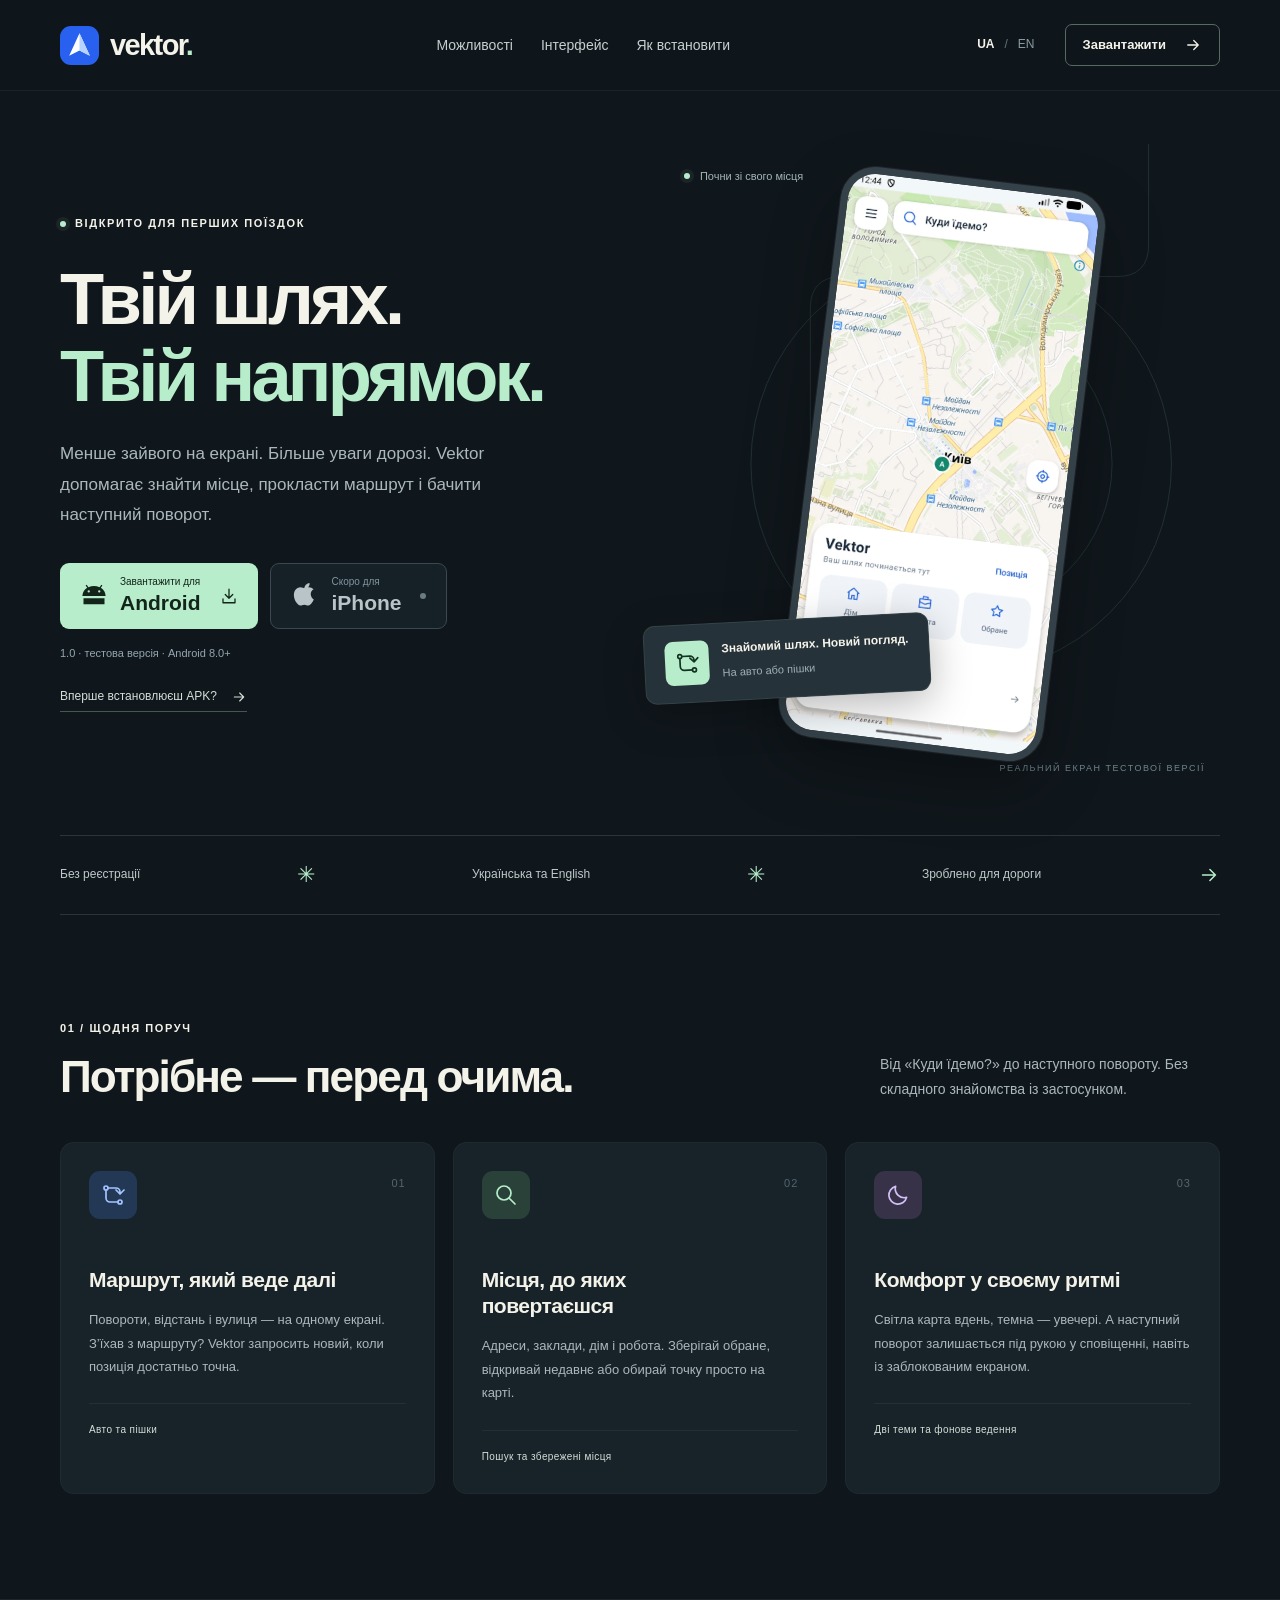
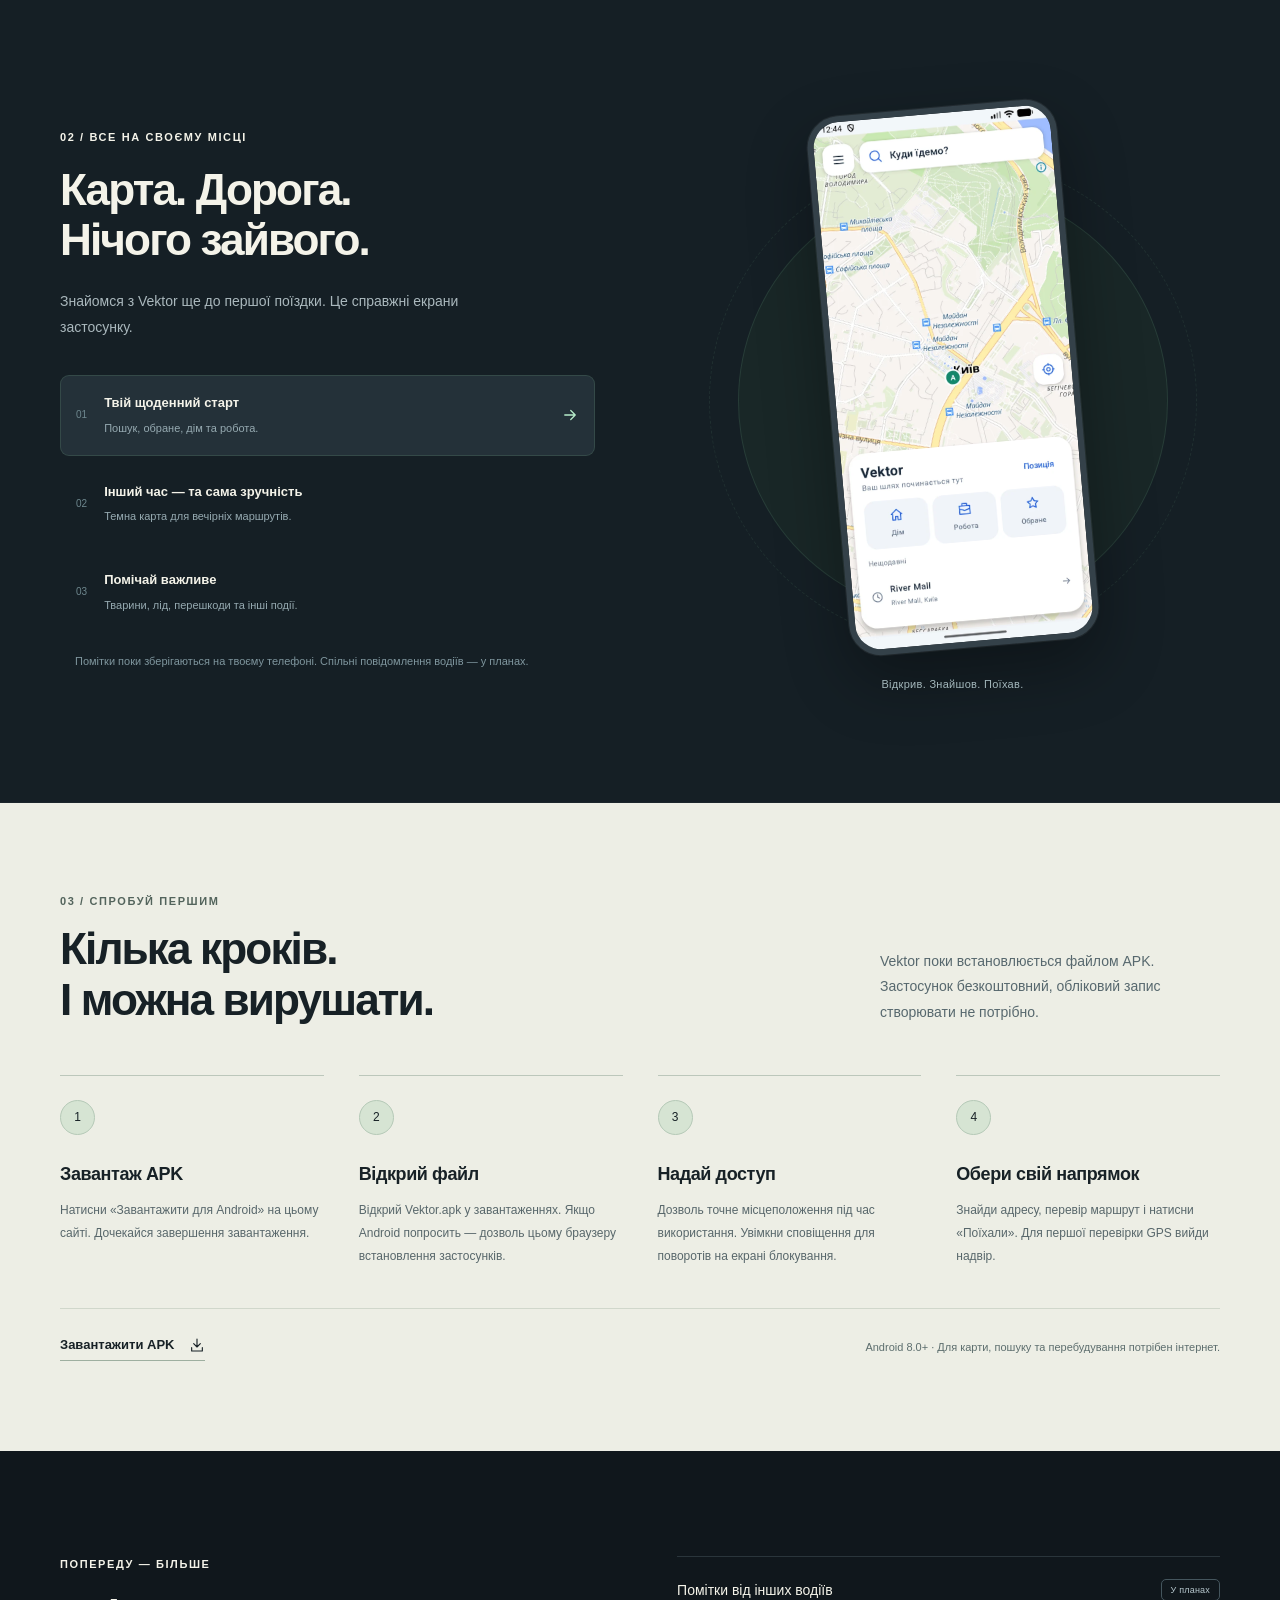
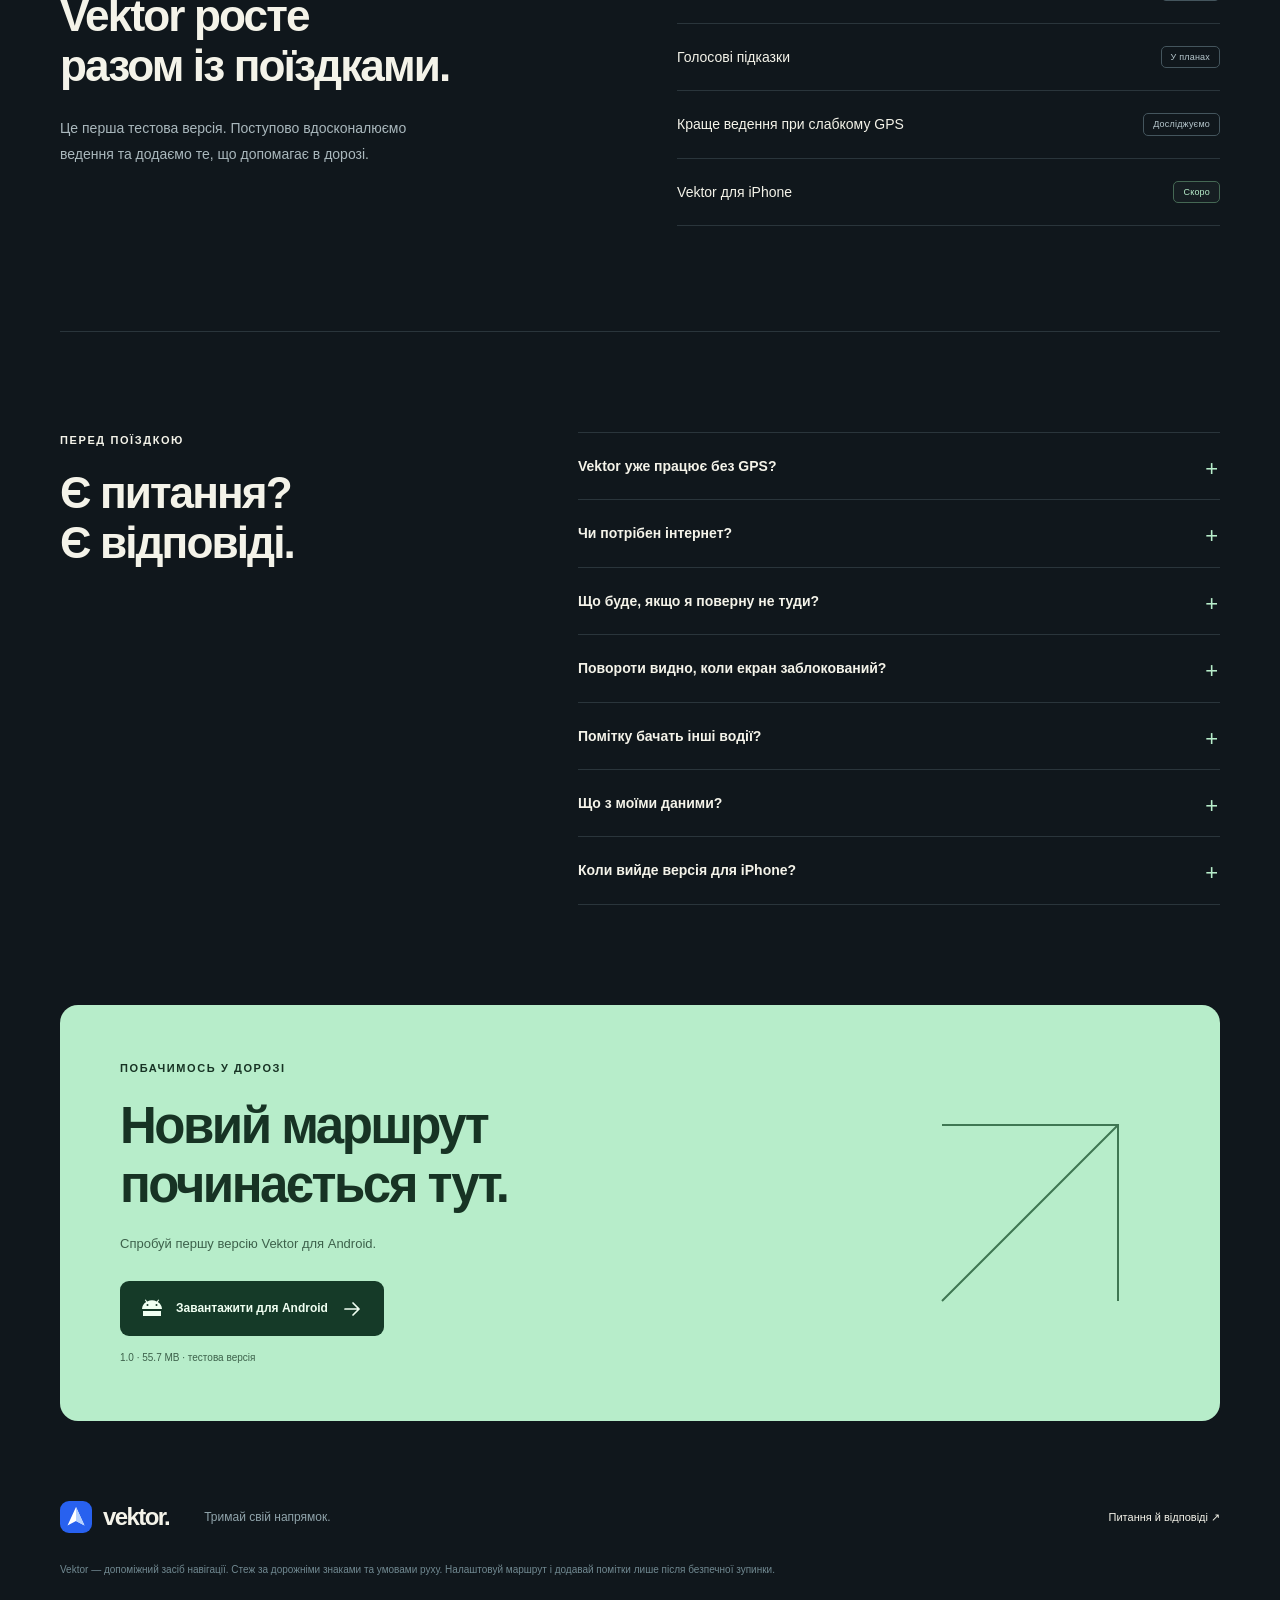
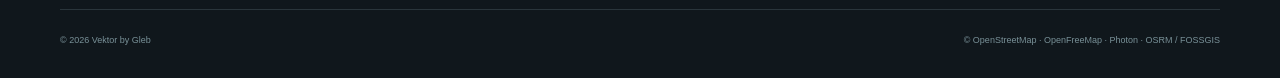
==== index.html @ b0f06b3a "Add files via upload" ====
<!doctype html>
<html lang="uk">
<head>
  <meta charset="utf-8">
  <meta name="viewport" content="width=device-width, initial-scale=1">
  <meta name="theme-color" content="#10171c">
  <meta name="description" content="Vektor — навігатор для Android. Маршрути, зрозумілі повороти, світла й темна карта. Завантажте тестову версію APK. iPhone — скоро.">
  <meta property="og:title" content="Vektor — твій напрямок">
  <meta property="og:description" content="Зрозуміла навігація, знайомі місця та дорога перед очима. Тестова версія для Android.">
  <meta property="og:type" content="website">
  <meta name="color-scheme" content="dark light">
  <title>Vektor — твій напрямок</title>
  <link rel="icon" href="assets/vektor.svg" type="image/svg+xml">
  <link rel="stylesheet" href="styles.css">
  <script src="config.js" defer></script>
  <script src="app.js" defer></script>
</head>
<body>
<a href="#main" class="skip" data-i18n="skip">Перейти до вмісту</a>
<svg class="svg-library" xmlns="http://www.w3.org/2000/svg" aria-hidden="true"><defs>
  <symbol id="arrow" viewBox="0 0 24 24"><path d="M5 12h14M13 6l6 6-6 6"/></symbol>
  <symbol id="download" viewBox="0 0 24 24"><path d="M12 3v12m-5-5 5 5 5-5M4 16v5h16v-5"/></symbol>
  <symbol id="route" viewBox="0 0 24 24"><circle cx="5" cy="5" r="2"/><circle cx="19" cy="19" r="2"/><path d="M5 7v8a4 4 0 0 0 4 4h8M7 5h8a4 4 0 0 1 4 4v2M15 7l4 4 4-4"/></symbol>
  <symbol id="search" viewBox="0 0 24 24"><circle cx="10" cy="10" r="7"/><path d="m15 15 6 6"/></symbol>
  <symbol id="moon" viewBox="0 0 24 24"><path d="M20.6 14.4A9 9 0 0 1 9.6 3.4 9 9 0 1 0 20.6 14.4Z"/></symbol>
  <symbol id="pin" viewBox="0 0 24 24"><path d="M20 10c0 6-8 12-8 12S4 16 4 10a8 8 0 1 1 16 0Z"/><circle cx="12" cy="10" r="2.5"/></symbol>
  <symbol id="android" viewBox="0 0 24 24"><path fill="currentColor" stroke="none" d="m6.2 5-1.4-2 .9-.6L7.2 4.6a10.4 10.4 0 0 1 9.6 0l1.5-2.2.9.6-1.4 2A8.9 8.9 0 0 1 22 12H2a8.9 8.9 0 0 1 4.2-7ZM7.5 7a1 1 0 1 0 0 2 1 1 0 0 0 0-2Zm9 0a1 1 0 1 0 0 2 1 1 0 0 0 0-2ZM3 14h18v5H3z"/></symbol>
  <symbol id="apple" viewBox="0 0 24 24"><path fill="currentColor" stroke="none" d="M16.6 2c.2 1.6-.5 3.2-1.4 4.2-.9 1-2.3 1.7-3.6 1.6-.2-1.5.5-3 1.4-4 .9-1 2.5-1.7 3.6-1.8ZM20.6 17.7c-.5 1.2-.8 1.8-1.5 2.8-1 1.4-2.3 3.1-3.9 3.1-1.4 0-1.8-.9-3.7-.9-1.8 0-2.3.9-3.7.9-1.6 0-2.8-1.5-3.8-2.9C1.2 16.7 1 11.7 2.8 9c1.3-1.9 3.3-3 5.2-3 1.6 0 2.7.9 4 .9 1.2 0 2-.9 4-.9 1.5 0 3.2.8 4.4 2.1-3.9 2.1-3.3 7.6.2 9.6Z" transform="translate(1 -1) scale(.9)"/></symbol>
</defs></svg>
<header class="header">
  <div class="wrap nav">
    <a class="brand" href="#" aria-label="Vektor"><img src="assets/vektor.svg" width="39" height="39" alt=""><span>vektor<span class="brand-dot">.</span></span></a>
    <nav class="nav-links" aria-label="Основна навігація" data-i18n-aria="navigation">
      <a href="#features" data-i18n="navFeatures">Можливості</a><a href="#screens" data-i18n="navScreens">Інтерфейс</a><a href="#install" data-i18n="navInstall">Як встановити</a>
    </nav>
    <div class="nav-actions"><div class="languages" role="group" aria-label="Мова / Language"><button type="button" data-lang="uk" aria-pressed="true">UA</button><span>/</span><button type="button" data-lang="en" aria-pressed="false">EN</button></div><a href="#download" class="nav-cta"><span data-i18n="navDownload">Завантажити</span><svg class="icon"><use href="#arrow"/></svg></a></div>
  </div>
</header>
<main id="main">
<section class="hero wrap">
  <div class="hero-copy">
    <p class="eyebrow"><span class="status-dot"></span><span data-i18n="earlyAccess">Відкрито для перших поїздок</span></p>
    <h1><span data-i18n="heroLine1">Твій шлях.</span><br><span class="mint" data-i18n="heroLine2">Твій напрямок.</span></h1>
    <p class="hero-lead" data-i18n="heroLead">Менше зайвого на екрані. Більше уваги дорозі. Vektor допомагає знайти місце, прокласти маршрут і бачити наступний поворот.</p>
    <div class="download-actions">
      <a class="button primary apk-link" href="downloads/vektor.apk" download="Vektor.apk"><svg class="icon platform"><use href="#android"/></svg><span><small data-i18n="downloadFor">Завантажити для</small><strong>Android</strong></span><svg class="icon download-icon"><use href="#download"/></svg></a>
      <div class="button coming" aria-label="iPhone — скоро" data-i18n-aria="iphoneSoon"><svg class="icon platform"><use href="#apple"/></svg><span><small data-i18n="comingSoon">Скоро для</small><strong>iPhone</strong></span><span class="soon-dot"></span></div>
    </div>
    <p class="release-note"><span data-version>1.0</span> <span data-i18n="releaseNote">· тестова версія · Android 8.0+</span></p>
    <a href="#install" class="text-link"><span data-i18n="installHelp">Вперше встановлюєш APK?</span><svg class="icon"><use href="#arrow"/></svg></a>
  </div>
  <div class="hero-art">
    <svg class="hero-track" viewBox="0 0 600 700" fill="none" aria-hidden="true"><circle cx="310" cy="350" r="230" stroke="currentColor"/><circle cx="310" cy="350" r="165" stroke="currentColor"/><path d="M0 590H112Q145 590 145 557V180Q145 145 180 145H480Q515 145 515 110V0" stroke="currentColor"/><path class="route-accent" d="M0 590H112Q145 590 145 557V470" stroke="#b7edca" stroke-width="3"/><circle cx="145" cy="470" r="6" fill="#b7edca"/></svg>
    <div class="orbit-label"><span class="status-dot"></span><span data-i18n="orbitLabel">Почни зі свого місця</span></div>
    <div class="phone hero-phone"><img src="assets/home.webp" alt="Головний екран Vektor з картою Києва та пошуком" data-i18n-alt="homeAlt" width="630" height="1400" fetchpriority="high"></div>
    <div class="floating-note"><span class="note-icon"><svg class="icon"><use href="#route"/></svg></span><div><strong data-i18n="floatingTitle">Знайомий шлях. Новий погляд.</strong><span data-i18n="floatingText">На авто або пішки</span></div></div>
    <span class="art-caption" data-i18n="realScreenshot">Реальний екран тестової версії</span>
  </div>
</section>
<div class="wrap intro-strip"><span data-i18n="strip1">Без реєстрації</span><span class="strip-mark">✳</span><span data-i18n="strip2">Українська та English</span><span class="strip-mark">✳</span><span data-i18n="strip3">Зроблено для дороги</span><svg class="icon"><use href="#arrow"/></svg></div>
<section class="wrap section" id="features">
  <div class="section-heading"><div><p class="eyebrow" data-i18n="featuresLabel">01 / ЩОДНЯ ПОРУЧ</p><h2 data-i18n="featuresTitle">Потрібне — перед очима.</h2></div><p data-i18n="featuresLead">Від «Куди їдемо?» до наступного повороту. Без складного знайомства із застосунком.</p></div>
  <div class="feature-grid">
    <article class="feature"><span class="feature-icon blue"><svg class="icon"><use href="#route"/></svg></span><span class="feature-number">01</span><h3 data-i18n="feature1Title">Маршрут, який веде далі</h3><p data-i18n="feature1Text">Повороти, відстань і вулиця — на одному екрані. З’їхав з маршруту? Vektor запросить новий, коли позиція достатньо точна.</p><span class="feature-foot" data-i18n="feature1Foot">Авто та пішки</span></article>
    <article class="feature"><span class="feature-icon mint-bg"><svg class="icon"><use href="#search"/></svg></span><span class="feature-number">02</span><h3 data-i18n="feature2Title">Місця, до яких повертаєшся</h3><p data-i18n="feature2Text">Адреси, заклади, дім і робота. Зберігай обране, відкривай недавнє або обирай точку просто на карті.</p><span class="feature-foot" data-i18n="feature2Foot">Пошук та збережені місця</span></article>
    <article class="feature"><span class="feature-icon lavender"><svg class="icon"><use href="#moon"/></svg></span><span class="feature-number">03</span><h3 data-i18n="feature3Title">Комфорт у своєму ритмі</h3><p data-i18n="feature3Text">Світла карта вдень, темна — увечері. А наступний поворот залишається під рукою у сповіщенні, навіть із заблокованим екраном.</p><span class="feature-foot" data-i18n="feature3Foot">Дві теми та фонове ведення</span></article>
  </div>
</section>
<section class="showcase" id="screens"><div class="wrap showcase-grid">
  <div class="showcase-copy"><p class="eyebrow" data-i18n="screensLabel">02 / ВСЕ НА СВОЄМУ МІСЦІ</p><h2 data-i18n="screensTitle">Карта. Дорога.<br>Нічого зайвого.</h2><p class="section-lead" data-i18n="screensLead">Знайомся з Vektor ще до першої поїздки. Це справжні екрани застосунку.</p>
    <div class="screen-tabs" role="tablist" aria-label="Екрани застосунку" data-i18n-aria="screensAria">
      <button type="button" id="tab-home" class="screen-tab active" role="tab" aria-selected="true" aria-controls="screen-panel" data-screen="home"><span class="tab-index">01</span><span><strong data-i18n="tabHome">Твій щоденний старт</strong><small data-i18n="tabHomeText">Пошук, обране, дім та робота.</small></span><svg class="icon"><use href="#arrow"/></svg></button>
      <button type="button" id="tab-night" class="screen-tab" role="tab" aria-selected="false" aria-controls="screen-panel" tabindex="-1" data-screen="night"><span class="tab-index">02</span><span><strong data-i18n="tabNight">Інший час — та сама зручність</strong><small data-i18n="tabNightText">Темна карта для вечірніх маршрутів.</small></span><svg class="icon"><use href="#arrow"/></svg></button>
      <button type="button" id="tab-reports" class="screen-tab" role="tab" aria-selected="false" aria-controls="screen-panel" tabindex="-1" data-screen="reports"><span class="tab-index">03</span><span><strong data-i18n="tabReports">Помічай важливе</strong><small data-i18n="tabReportsText">Тварини, лід, перешкоди та інші події.</small></span><svg class="icon"><use href="#arrow"/></svg></button>
    </div><p class="subtle-note" data-i18n="reportsNote">Помітки поки зберігаються на твоєму телефоні. Спільні повідомлення водіїв — у планах.</p>
  </div>
  <figure class="screen-stage" id="screen-panel" role="tabpanel" aria-labelledby="tab-home" tabindex="0"><span class="stage-circle"></span><div class="phone showcase-phone"><img id="screen-image" src="assets/home.webp" width="630" height="1400" alt="Головний екран Vektor" loading="lazy"></div><figcaption id="screen-caption" data-i18n="screenHomeCaption">Відкрив. Знайшов. Поїхав.</figcaption></figure>
</div></section>
<section class="install-section" id="install"><div class="wrap">
  <div class="section-heading"><div><p class="eyebrow" data-i18n="installLabel">03 / СПРОБУЙ ПЕРШИМ</p><h2 data-i18n="installTitle">Кілька кроків.<br>І можна вирушати.</h2></div><p data-i18n="installLead">Vektor поки встановлюється файлом APK. Застосунок безкоштовний, обліковий запис створювати не потрібно.</p></div>
  <ol class="steps"><li><span class="step-no">1</span><h3 data-i18n="step1Title">Завантаж APK</h3><p data-i18n="step1Text">Натисни «Завантажити для Android» на цьому сайті. Дочекайся завершення завантаження.</p></li><li><span class="step-no">2</span><h3 data-i18n="step2Title">Відкрий файл</h3><p data-i18n="step2Text">Відкрий Vektor.apk у завантаженнях. Якщо Android попросить — дозволь цьому браузеру встановлення застосунків.</p></li><li><span class="step-no">3</span><h3 data-i18n="step3Title">Надай доступ</h3><p data-i18n="step3Text">Дозволь точне місцеположення під час використання. Увімкни сповіщення для поворотів на екрані блокування.</p></li><li><span class="step-no">4</span><h3 data-i18n="step4Title">Обери свій напрямок</h3><p data-i18n="step4Text">Знайди адресу, перевір маршрут і натисни «Поїхали». Для першої перевірки GPS вийди надвір.</p></li></ol>
  <div class="install-bottom"><a class="text-link dark-link apk-link" href="downloads/vektor.apk" download="Vektor.apk"><span data-i18n="downloadApk">Завантажити APK</span><svg class="icon"><use href="#download"/></svg></a><p data-i18n="installNote">Android 8.0+ · Для карти, пошуку та перебудування потрібен інтернет.</p></div>
</div></section>
<section class="wrap section roadmap" id="next"><div><p class="eyebrow" data-i18n="nextLabel">ПОПЕРЕДУ — БІЛЬШЕ</p><h2 data-i18n="nextTitle">Vektor росте<br>разом із поїздками.</h2><p class="section-lead" data-i18n="nextLead">Це перша тестова версія. Поступово вдосконалюємо ведення та додаємо те, що допомагає в дорозі.</p></div><div class="roadmap-list"><div><span data-i18n="next1">Помітки від інших водіїв</span><span class="tag" data-i18n="planned">У планах</span></div><div><span data-i18n="next2">Голосові підказки</span><span class="tag" data-i18n="planned">У планах</span></div><div><span data-i18n="next3">Краще ведення при слабкому GPS</span><span class="tag" data-i18n="research">Досліджуємо</span></div><div><span>Vektor <span data-i18n="forIphone">для iPhone</span></span><span class="tag mint-tag" data-i18n="soon">Скоро</span></div></div></section>
<section class="wrap faq-section" id="faq"><div><p class="eyebrow" data-i18n="faqLabel">ПЕРЕД ПОЇЗДКОЮ</p><h2 data-i18n="faqTitle">Є питання?<br>Є відповіді.</h2></div><div class="faq-list">
<details><summary data-i18n="faq1q">Vektor уже працює без GPS?</summary><p data-i18n="faq1a">Поки ні. Поточна версія використовує позицію, яку надає Android: GPS або мережеві джерела. Якщо точності недостатньо, Vektor повідомляє про це. Ведення за датчиками без GPS ще розробляється й не входить до цієї версії.</p></details>
<details><summary data-i18n="faq2q">Чи потрібен інтернет?</summary><p data-i18n="faq2a">Так. Поточній версії потрібен інтернет для завантаження карти, пошуку адрес і побудови або перебудування маршруту. Повноцінні офлайн-карти поки не додані.</p></details>
<details><summary data-i18n="faq3q">Що буде, якщо я поверну не туди?</summary><p data-i18n="faq3a">За наявності інтернету Vektor автоматично запитує новий маршрут після підтвердженого відхилення. Для цього потрібні кілька свіжих і достатньо точних позицій, щоб звичайна похибка GPS не спричиняла зайві перебудування.</p></details>
<details><summary data-i18n="faq4q">Повороти видно, коли екран заблокований?</summary><p data-i18n="faq4a">Під час активної поїздки Vektor показує наступний поворот, відстань і вулицю в постійному сповіщенні. Дозволь сповіщення та показ їхнього вмісту на екрані блокування в налаштуваннях телефона.</p></details>
<details><summary data-i18n="faq5q">Помітку бачать інші водії?</summary><p data-i18n="faq5a">Поки помітки локальні — їх видно лише на телефоні, де вони створені. Обмін між водіями та попередження про події попереду плануємо додати окремо.</p></details>
<details><summary data-i18n="faq6q">Що з моїми даними?</summary><p data-i18n="faq6a">Цей сайт не використовує аналітику, рекламні трекери чи форми реєстрації. Мова сайту зберігається лише у браузері. Збережені місця й помітки застосунку залишаються на телефоні; координати та пошукові запити, потрібні для роботи карти, пошуку й маршрутів, передаються відповідним картографічним сервісам. GitHub як хостинг може вести технічні журнали запитів.</p></details>
<details><summary data-i18n="faq7q">Коли вийде версія для iPhone?</summary><p data-i18n="faq7a">Версія для iPhone запланована. Точної дати поки немає. Тут з’явиться посилання на встановлення, коли вона буде готова.</p></details>
</div></section>
<section class="wrap final-section" id="download"><div class="final-cta"><div><p class="eyebrow" data-i18n="downloadLabel">ПОБАЧИМОСЬ У ДОРОЗІ</p><h2 data-i18n="downloadTitle">Новий маршрут<br>починається тут.</h2><p data-i18n="downloadLead">Спробуй першу версію Vektor для Android.</p><a class="button primary apk-link" href="downloads/vektor.apk" download="Vektor.apk"><svg class="icon platform"><use href="#android"/></svg><span data-i18n="downloadAndroid">Завантажити для Android</span><svg class="icon"><use href="#arrow"/></svg></a><p class="final-meta"><span data-version>1.0</span> · <span data-apk-size>55.7 MB</span> · <span data-i18n="beta">тестова версія</span></p></div><svg class="giant-arrow" viewBox="0 0 260 260" aria-hidden="true"><path d="M42 218 218 42M42 42h176v176"/></svg></div></section>
</main>
<footer class="wrap footer"><div class="footer-top"><a class="brand" href="#"><img src="assets/vektor.svg" alt="" width="32" height="32"><span>vektor.</span></a><p data-i18n="footerMotto">Тримай свій напрямок.</p><a href="#faq" data-i18n="footerQuestions">Питання й відповіді ↗</a></div><p class="footer-safety" data-i18n="safety">Vektor — допоміжний засіб навігації. Стеж за дорожніми знаками та умовами руху. Налаштовуй маршрут і додавай помітки лише після безпечної зупинки.</p><div class="footer-bottom"><span>© <span data-year>2026</span> Vektor by Gleb</span><span><a href="https://www.openstreetmap.org/copyright" target="_blank" rel="noopener">© OpenStreetMap</a> · <a href="https://openfreemap.org/" target="_blank" rel="noopener">OpenFreeMap</a> · Photon · OSRM / FOSSGIS</span></div></footer>
<noscript><p class="noscript">Українська версія працює без JavaScript. <a href="downloads/vektor.apk" download="Vektor.apk">Завантажити Vektor APK</a>.</p></noscript>
</body></html>
---- styles.css ----
@charset "UTF-8";
:root{--bg:#10171c;--panel:#182229;--line:#2a353b;--text:#f4f3e9;--muted:#aab8bd;--mint:#b7edca;--blue:#2861ef;--font:"Segoe UI Variable","Segoe UI",Arial,sans-serif;color-scheme:dark}
*{box-sizing:border-box}html{scroll-behavior:smooth;scroll-padding-top:90px}body{margin:0;background:var(--bg);color:var(--text);font-family:var(--font);font-size:16px;line-height:1.6;-webkit-font-smoothing:antialiased}a{color:inherit;text-decoration:none}button{font:inherit;cursor:pointer}button,a{-webkit-tap-highlight-color:transparent}button:focus-visible,a:focus-visible,summary:focus-visible,[tabindex]:focus-visible{outline:3px solid var(--mint);outline-offset:5px}img{display:block;max-width:100%;height:auto}svg{display:block}p,h1,h2,h3,figure{margin:0}button{color:inherit}::selection{background:var(--mint);color:var(--bg)}.wrap{width:min(1160px,calc(100% - 80px));margin-inline:auto}.icon{width:24px;height:24px;fill:none;stroke:currentColor;stroke-width:1.7;stroke-linecap:round;stroke-linejoin:round;flex-shrink:0}.svg-library{position:absolute;width:0;height:0;overflow:hidden}.skip{position:fixed;top:8px;left:12px;transform:translateY(-150%);background:var(--mint);padding:10px 20px;color:var(--bg);z-index:100}.skip:focus{transform:none}.header{border-bottom:1px solid #ffffff0e;background:#10171cf5;position:sticky;top:0;z-index:20;backdrop-filter:blur(14px)}.nav{height:90px;display:flex;align-items:center;justify-content:space-between;gap:25px}.brand{display:inline-flex;align-items:center;gap:11px;font-size:29px;font-weight:700;letter-spacing:-1.6px;line-height:1}.brand-dot{color:var(--mint)}.nav-links{display:flex;gap:28px;font-size:14px;color:#c5cfd0}.nav-links a:hover,.footer a:hover{color:var(--mint)}.nav-actions{display:flex;align-items:center;gap:27px}.languages{display:flex;align-items:center;gap:7px;font-size:12px;color:#64757e}.languages button{border:0;background:none;padding:11px 3px;font-size:12px;min-height:44px;color:#8b9ba3}.languages button[aria-pressed=true]{color:var(--text);font-weight:700}.nav-cta{display:flex;align-items:center;gap:18px;border:1px solid #586963;border-radius:7px;padding:10px 17px;font-size:13px;font-weight:600}.nav-cta .icon{width:18px;height:18px}.nav-cta:hover{background:var(--mint);color:var(--bg);border-color:var(--mint)}.hero{display:grid;grid-template-columns:1.05fr 1fr;min-height:744px;align-items:center;gap:20px;padding-block:45px 44px}.eyebrow{font-size:11px;letter-spacing:1.6px;font-weight:650;line-height:1.6;display:flex;align-items:center;gap:9px;text-transform:uppercase}.status-dot{width:6px;height:6px;border-radius:100%;background:var(--mint);box-shadow:0 0 0 4px #b7edca10;display:inline-block;flex-shrink:0}.hero h1{font-size:clamp(50px,5.65vw,75px);font-weight:650;line-height:1.065;letter-spacing:-3.8px;margin-top:28px;margin-bottom:24px}.mint{color:var(--mint)}.hero-lead{font-size:17px;line-height:1.8;color:var(--muted);max-width:450px}.download-actions{display:flex;gap:12px;margin-top:32px;flex-wrap:wrap}.button{display:inline-flex;align-items:center;justify-content:center;gap:12px;min-height:66px;border-radius:9px;padding:12px 20px;line-height:1.15;transition:background .2s,transform .2s}.button.primary{background:var(--mint);color:#13241a;font-weight:650}.button.primary:hover{background:#d0f7dc;transform:translateY(-2px)}.button small{display:block;font-size:10px;font-weight:500;margin-bottom:4px}.button strong{font-size:21px;font-weight:650}.platform{width:28px;height:28px}.download-icon{width:18px;height:18px;margin-left:8px}.coming{border:1px solid #3b484f;background:#152027;color:#b9c4c8;gap:12px;min-width:145px}.coming small{color:#82959d}.soon-dot{width:6px;height:6px;border-radius:50%;background:#6c7b82;margin-left:6px}.release-note{font-size:11px;color:#94a6af;margin-top:16px}.text-link{display:inline-flex;align-items:center;gap:14px;font-size:12px;border-bottom:1px solid #465650;padding-bottom:4px}.text-link .icon{width:16px;height:16px}.hero .text-link{margin-top:25px;color:#d4ded8}.hero-art{height:640px;position:relative;display:flex;align-items:center;justify-content:center}.hero-track{position:absolute;width:calc(100% + 60px);height:100%;left:-20px;color:#293b3d;opacity:.8}.phone{border:7px solid #344149;outline:1px solid #ffffff10;background:#0c1319;border-radius:35px;overflow:hidden;box-shadow:0 26px 65px #0005;position:relative;line-height:0}.phone img{width:100%;height:auto;display:block}.hero-phone{width:266px;transform:rotate(7deg);z-index:2}.orbit-label{position:absolute;top:24px;left:20px;color:#a2b4b9;font-size:11px;display:flex;gap:10px;align-items:center}.floating-note{position:absolute;bottom:86px;left:-20px;z-index:3;display:flex;align-items:center;gap:13px;padding:16px 20px;background:#263239;border:1px solid #4f666655;border-radius:12px;box-shadow:0 12px 40px #0004;transform:rotate(-3deg)}.note-icon{background:#b7edca;color:#133421;border-radius:8px;padding:10px}.floating-note strong{display:block;font-size:12px;font-weight:650}.floating-note div>span{font-size:11px;color:#9fb0b5}.art-caption{position:absolute;bottom:8px;right:15px;font-size:9px;text-transform:uppercase;letter-spacing:1.5px;color:#6e858c}.intro-strip{border-top:1px solid var(--line);border-bottom:1px solid var(--line);display:flex;align-items:center;justify-content:space-between;gap:22px;min-height:80px;font-size:12px;color:#becaca}.strip-mark{color:var(--mint);font-size:22px}.intro-strip>.icon{color:var(--mint);width:22px}.section{padding-block:105px}.section-heading{display:flex;justify-content:space-between;align-items:flex-end;gap:40px;margin-bottom:40px}.section-heading>p{max-width:340px;font-size:14px;line-height:1.8;color:var(--muted)}h2{font-size:clamp(33px,3.45vw,46px);line-height:1.14;font-weight:600;letter-spacing:-1.9px}.section-heading h2{margin-top:14px}.feature-grid{display:grid;grid-template-columns:repeat(3,1fr);gap:18px}.feature{padding:28px;background:var(--panel);border-radius:14px;position:relative;border:1px solid #ffffff08}.feature-icon{display:inline-flex;padding:12px;border-radius:11px;margin-bottom:48px}.blue{color:#a4c3ff;background:#223855}.mint-bg{color:var(--mint);background:#294139}.lavender{color:#d1c0f4;background:#383249}.feature-number{position:absolute;right:28px;top:32px;color:#53656e;font-size:11px;letter-spacing:1px}.feature h3{font-size:21px;font-weight:600;line-height:1.25;letter-spacing:-.5px;margin-bottom:15px;max-width:260px}.feature p{font-size:13px;line-height:1.8;color:var(--muted)}.feature-foot{display:block;border-top:1px solid #ffffff0e;margin-top:25px;padding-top:18px;font-size:10px;color:#d3ded8;letter-spacing:.4px}.showcase{background:#151f25;border-block:1px solid #ffffff08;overflow:hidden}.showcase-grid{display:grid;grid-template-columns:1fr 1fr;gap:90px;align-items:center;padding-block:76px}.showcase h2{margin:18px 0 24px}.section-lead{color:var(--muted);font-size:14px;line-height:1.85;max-width:400px}.screen-tabs{margin-top:34px;display:grid;gap:8px}.screen-tab{width:100%;border:1px solid transparent;background:transparent;display:flex;gap:17px;align-items:center;text-align:left;border-radius:9px;padding:17px 15px;transition:background .2s}.screen-tab.active{background:#243139;border-color:#45625880}.screen-tab:hover{background:#202d33}.screen-tab>span:nth-child(2){flex:1}.screen-tab .tab-index{font-size:10px;color:#6e878e}.screen-tab strong{font-size:13px;font-weight:600;display:block}.screen-tab small{font-size:11px;color:#96aab1;display:block;margin-top:6px}.screen-tab .icon{width:18px;height:18px;color:var(--mint);opacity:0}.screen-tab.active .icon{opacity:1}.subtle-note{font-size:11px;color:#7f969e;line-height:1.8;margin:20px 15px 0}.screen-stage{position:relative;display:flex;flex-direction:column;align-items:center;min-height:650px;justify-content:center}.stage-circle{position:absolute;width:430px;height:430px;border:1px solid #36534880;border-radius:100%;background:#22392f55}.stage-circle:before{content:"";position:absolute;inset:-30px;border:1px dashed #36534855;border-radius:inherit}.showcase-phone{width:250px;border-width:6px;border-radius:32px;transform:rotate(-5deg);transition:transform .25s}.screen-stage figcaption{z-index:1;text-align:center;font-size:11px;color:#a3b7bb;margin-top:28px;letter-spacing:.3px}.install-section{background:#edeee5;color:#172126;padding-block:90px;color-scheme:light}.install-section .section-heading>p{color:#57686e}.install-section .eyebrow{color:#53645c}.steps{padding:0;margin:50px 0 0;list-style:none;display:grid;grid-template-columns:repeat(4,1fr);gap:35px}.steps li{border-top:1px solid #bcc7bb;padding-top:24px}.step-no{display:flex;align-items:center;justify-content:center;width:35px;height:35px;background:#d6e4d3;border:1px solid #b5c9b7;border-radius:50%;font-size:12px;margin-bottom:28px}.steps h3{font-size:18px;font-weight:650;line-height:1.25;margin-bottom:14px;letter-spacing:-.4px}.steps p{font-size:12px;color:#58676b;line-height:1.9}.install-bottom{border-top:1px solid #d0d7cb;margin-top:40px;padding-top:26px;display:flex;align-items:center;justify-content:space-between;gap:24px}.install-bottom p{font-size:11px;color:#5d6e6e}.dark-link{border-color:#9eafa0;font-weight:650;font-size:13px}.install-section a:focus-visible{outline-color:#2861ef}.roadmap{display:grid;grid-template-columns:1fr 1.05fr;gap:100px;border-bottom:1px solid var(--line)}.roadmap h2{margin-block:18px 24px}.roadmap-list{align-self:center}.roadmap-list>div{display:flex;justify-content:space-between;align-items:center;gap:20px;padding:22px 0;border-bottom:1px solid var(--line);font-size:14px}.roadmap-list>div:first-child{border-top:1px solid var(--line)}.tag{white-space:nowrap;border:1px solid #44555d;border-radius:5px;padding:3px 9px;font-size:9px;color:#b6c7cd;letter-spacing:.2px}.mint-tag{color:var(--mint);border-color:#456854;background:#b7edca08}.faq-section{padding-block:100px;display:grid;grid-template-columns:.8fr 1.2fr;gap:90px}.faq-section h2{margin-top:18px}.faq-list details{border-bottom:1px solid var(--line)}.faq-list details:first-child{border-top:1px solid var(--line)}summary{cursor:pointer;padding:22px 28px 22px 0;font-size:14px;font-weight:550;position:relative;list-style:none}summary::-webkit-details-marker{display:none}summary:after{content:"+";position:absolute;right:2px;top:18px;font-size:22px;font-weight:300;color:var(--mint)}details[open] summary:after{content:"−"}.faq-list details p{font-size:12px;color:var(--muted);line-height:1.95;padding-bottom:25px;padding-right:20px}.final-section{padding-bottom:80px}.final-cta{background:var(--mint);color:#173324;border-radius:18px;padding:55px 60px;display:flex;justify-content:space-between;align-items:center;gap:30px;overflow:hidden;position:relative}.final-cta h2{margin:20px 0;font-size:51px;letter-spacing:-2.5px}.final-cta p:not(.eyebrow){font-size:13px;color:#3d614b}.final-cta .button.primary{margin-top:27px;background:#153a28;color:#f0fff2;font-size:12px;min-height:55px;position:relative;z-index:1}.final-cta .button.primary:hover{background:#205436}.final-cta .button .platform{width:24px;height:24px}.final-cta .final-meta{margin-top:14px;font-size:10px!important}.giant-arrow{width:260px;height:260px;stroke:#3f7753;stroke-width:2;fill:none;flex-shrink:0}.footer{padding-bottom:30px}.footer-top{display:flex;align-items:center;gap:35px;margin-bottom:27px}.footer-top .brand{font-size:24px}.footer-top p{color:#90a4ab;font-size:12px;flex:1}.footer-top>a:last-child{font-size:11px}.footer-safety{color:#718991;font-size:10px;line-height:1.9;max-width:740px}.footer-bottom{border-top:1px solid var(--line);padding-top:23px;margin-top:30px;display:flex;justify-content:space-between;gap:20px;color:#799198;font-size:9px}.noscript{text-align:center;font-size:13px;padding:15px;background:#223c32}.noscript a{text-decoration:underline}
@media(min-width:1500px){.hero{min-height:790px}.hero-art{height:680px}.hero-phone{width:280px}}
@media(max-width:1100px){.wrap{width:calc(100% - 56px)}.nav-links{gap:18px;font-size:12px}.nav-actions{gap:17px}.hero h1{font-size:58px;letter-spacing:-3px}.hero{gap:10px}.hero-phone{width:240px}.floating-note{left:-10px;bottom:105px;padding:13px}.floating-note strong{font-size:11px}.hero-art{height:620px}.feature{padding:23px}.showcase-grid{gap:35px}.roadmap{gap:50px}.faq-section{gap:50px}.steps{gap:23px}.final-cta{padding:45px}.final-cta h2{font-size:45px}.giant-arrow{width:220px}}
@media(max-width:800px){.nav-links{display:none}.hero{grid-template-columns:1fr 1fr;min-height:660px}.hero h1{font-size:46px;letter-spacing:-2.2px}.hero-lead{font-size:14px}.hero-art{height:570px}.hero-phone{width:210px}.hero-copy{position:relative;z-index:4}.button{padding:12px 14px;min-height:61px}.hero .download-actions{gap:9px}.coming{min-width:133px}.floating-note{bottom:75px;left:0}.floating-note strong{max-width:155px}.orbit-label{left:10px;top:20px;font-size:9px}.intro-strip{font-size:10px;gap:15px}.section{padding-block:75px}.section-heading{gap:30px}.section-heading>p{max-width:270px;font-size:12px}h2{font-size:34px;letter-spacing:-1.5px}.feature-grid{gap:12px}.feature{padding:20px}.feature h3{font-size:18px}.feature p{font-size:12px}.feature-icon{margin-bottom:32px}.feature-foot{font-size:9px}.feature-number{right:18px;top:26px}.showcase-grid{gap:25px}.showcase-phone{width:220px}.screen-stage{min-height:580px}.screen-tabs{margin-top:23px}.screen-tab{padding:14px 10px;gap:12px}.screen-tab strong{font-size:12px}.screen-tab small{font-size:10px}.stage-circle{width:310px;height:310px}.steps{grid-template-columns:1fr 1fr;gap:28px}.roadmap{gap:35px}.roadmap-list>div{font-size:12px;gap:12px}.faq-section{grid-template-columns:.65fr 1fr;gap:35px;padding-block:75px}.final-cta{padding:36px}.giant-arrow{width:150px;height:180px}.final-cta h2{font-size:38px}}
@media(max-width:600px){.wrap{width:calc(100% - 40px)}.nav{height:74px;gap:10px}.brand{font-size:25px;gap:8px}.brand img{width:34px;height:34px}.nav-actions{gap:15px}.nav-cta{padding:9px 12px;gap:9px;font-size:10px}.nav-cta .icon{width:15px}.languages{gap:5px}.languages button{font-size:11px}.hero{grid-template-columns:1fr;padding-top:45px;padding-bottom:24px;gap:0}.hero h1{font-size:clamp(40px,9.3vw,58px);letter-spacing:-2.4px;margin-top:23px}.hero-lead{font-size:14px;max-width:420px;line-height:1.8}.hero .eyebrow{font-size:9px;letter-spacing:1.3px}.download-actions{margin-top:26px}.button{padding:13px 17px;min-height:64px}.hero .download-actions{gap:12px}.hero .coming{min-width:143px}.hero .button.primary{flex:1;max-width:220px}.hero .button strong{font-size:20px}.hero .text-link{margin-top:20px}.hero-art{height:620px;margin-top:22px;overflow:hidden}.hero-phone{width:237px;transform:rotate(7deg)}.hero-track{width:120%;left:-10%}.orbit-label{top:30px;left:0;font-size:10px}.floating-note{left:2px;bottom:60px;padding:13px 16px}.floating-note strong{max-width:none;font-size:11px}.note-icon{padding:9px}.art-caption{bottom:8px;right:4px;font-size:8px;letter-spacing:1px}.intro-strip{display:grid;grid-template-columns:1fr auto 1fr;gap:16px 10px;padding-block:20px;font-size:10px;min-height:100px}.intro-strip span:nth-child(4){display:none}.intro-strip span:nth-child(5){grid-column:1/3}.intro-strip>.icon{justify-self:end;width:19px}.strip-mark{justify-self:center}.section{padding-block:65px}.section-heading{display:block;margin-bottom:28px}.section-heading>p{max-width:100%;margin-top:21px;font-size:13px}h2{font-size:34px;letter-spacing:-1.5px}.eyebrow{font-size:9px;letter-spacing:1.3px}.feature-grid{grid-template-columns:1fr;gap:14px}.feature{padding:25px}.feature h3{font-size:23px;max-width:300px}.feature p{font-size:13px}.feature-icon{margin-bottom:30px}.feature-foot{font-size:10px;margin-top:22px;padding-top:16px}.feature-number{right:26px;top:32px}.showcase-grid{grid-template-columns:1fr;gap:20px;padding-block:60px 40px}.showcase h2{font-size:38px}.section-lead{font-size:13px;max-width:100%}.screen-tabs{margin-top:26px}.screen-tab{padding:17px 14px}.screen-tab strong{font-size:13px}.screen-tab small{font-size:11px}.subtle-note{font-size:10px}.screen-stage{min-height:650px;margin-top:2px}.showcase-phone{width:250px;transform:rotate(-4deg)}.stage-circle{width:310px;height:310px}.install-section{padding-block:60px}.steps{margin-top:30px;gap:25px 22px}.step-no{margin-bottom:20px}.steps h3{font-size:17px}.steps p{font-size:11px;line-height:1.85}.install-bottom{align-items:flex-start;flex-direction:column;gap:17px}.install-bottom p{font-size:10px}.roadmap{grid-template-columns:1fr;gap:28px}.roadmap h2{font-size:36px}.roadmap-list>div{font-size:12px;padding:20px 0}.tag{font-size:8px;padding:4px 7px}.faq-section{grid-template-columns:1fr;gap:30px;padding-block:60px}.faq-section h2 br{display:none}summary{font-size:13px;padding-block:21px}.faq-list details p{font-size:12px}.final-section{padding-bottom:50px}.final-cta{padding:30px 25px;border-radius:12px;display:block}.final-cta h2{font-size:36px;letter-spacing:-1.8px;position:relative;z-index:1}.final-cta p:not(.eyebrow){max-width:240px;font-size:12px}.final-cta .button.primary{font-size:11px;padding-inline:14px;gap:9px}.final-cta .eyebrow{font-size:8px}.giant-arrow{position:absolute;right:-30px;top:15px;width:120px;height:120px;opacity:.23;stroke-width:2}.footer-top{gap:20px;flex-wrap:wrap;margin-bottom:22px}.footer-top p{font-size:11px;flex:initial}.footer-top>a:last-child{width:100%;font-size:10px}.footer-safety{font-size:9px}.footer-bottom{font-size:8px;flex-direction:column;gap:10px}.footer{padding-bottom:25px}}
@media(max-width:360px){.nav-cta{display:none}.hero .download-actions{gap:8px}.hero .coming{min-width:125px}.button{padding-inline:12px}.hero h1{font-size:38px}.hero-phone{width:215px}.hero-art{height:570px}.screen-stage{min-height:590px}.showcase-phone{width:225px}.steps{grid-template-columns:1fr}.steps p{font-size:12px}}
@media(prefers-reduced-motion:reduce){html{scroll-behavior:auto}*,*:before,*:after{transition:none!important;animation:none!important}.button.primary:hover{transform:none}}
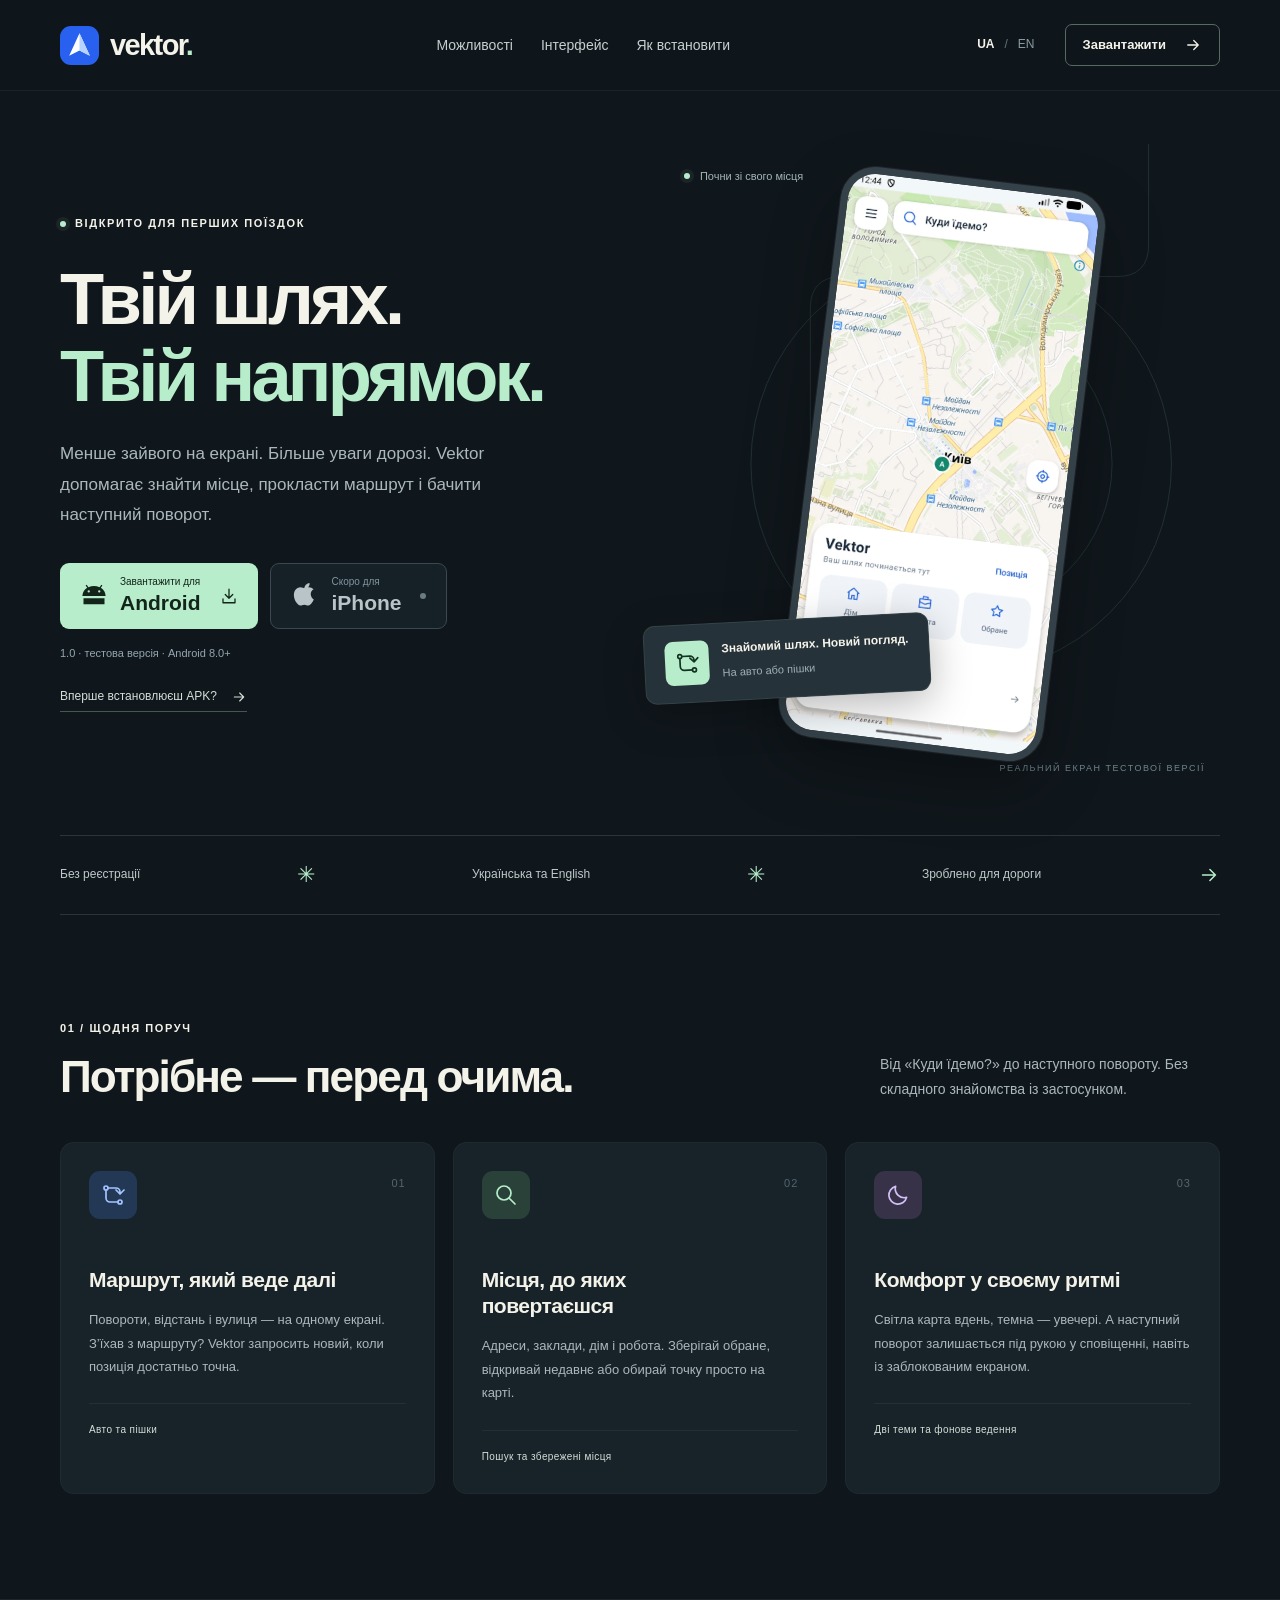
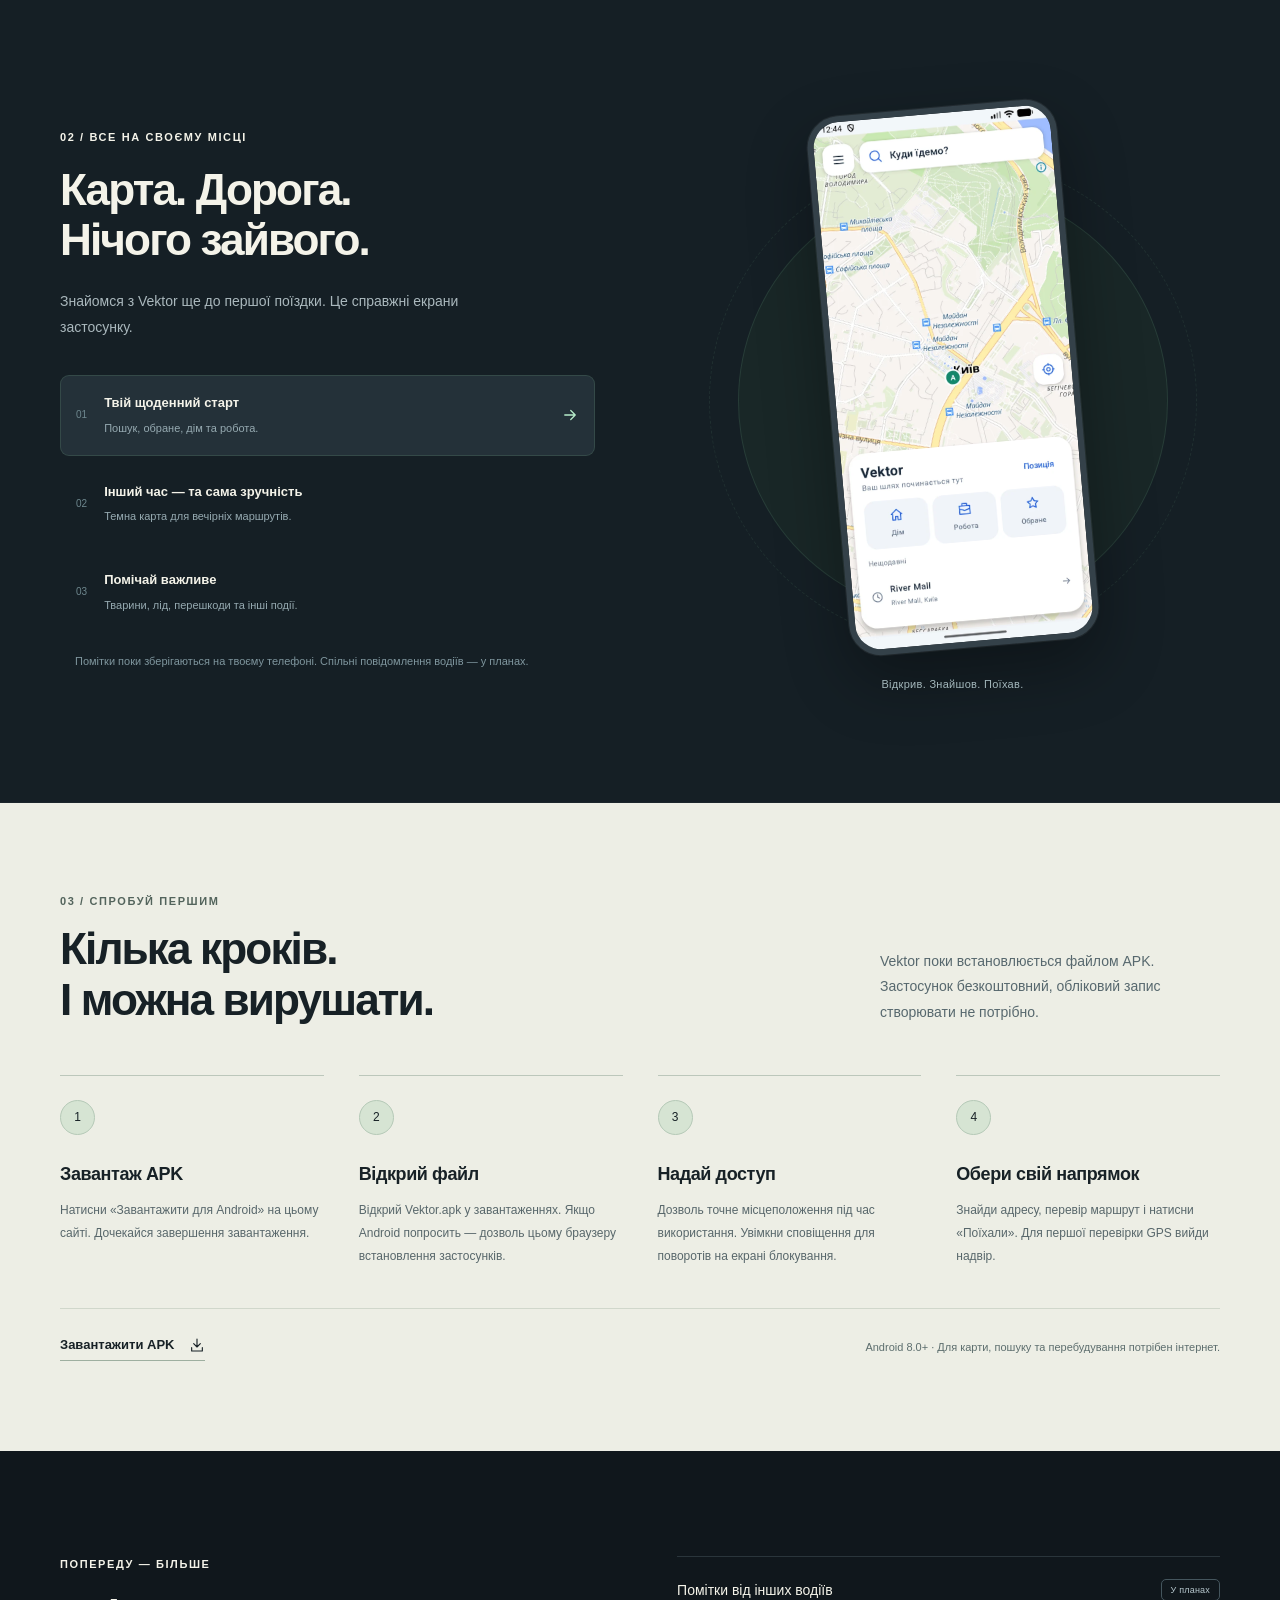
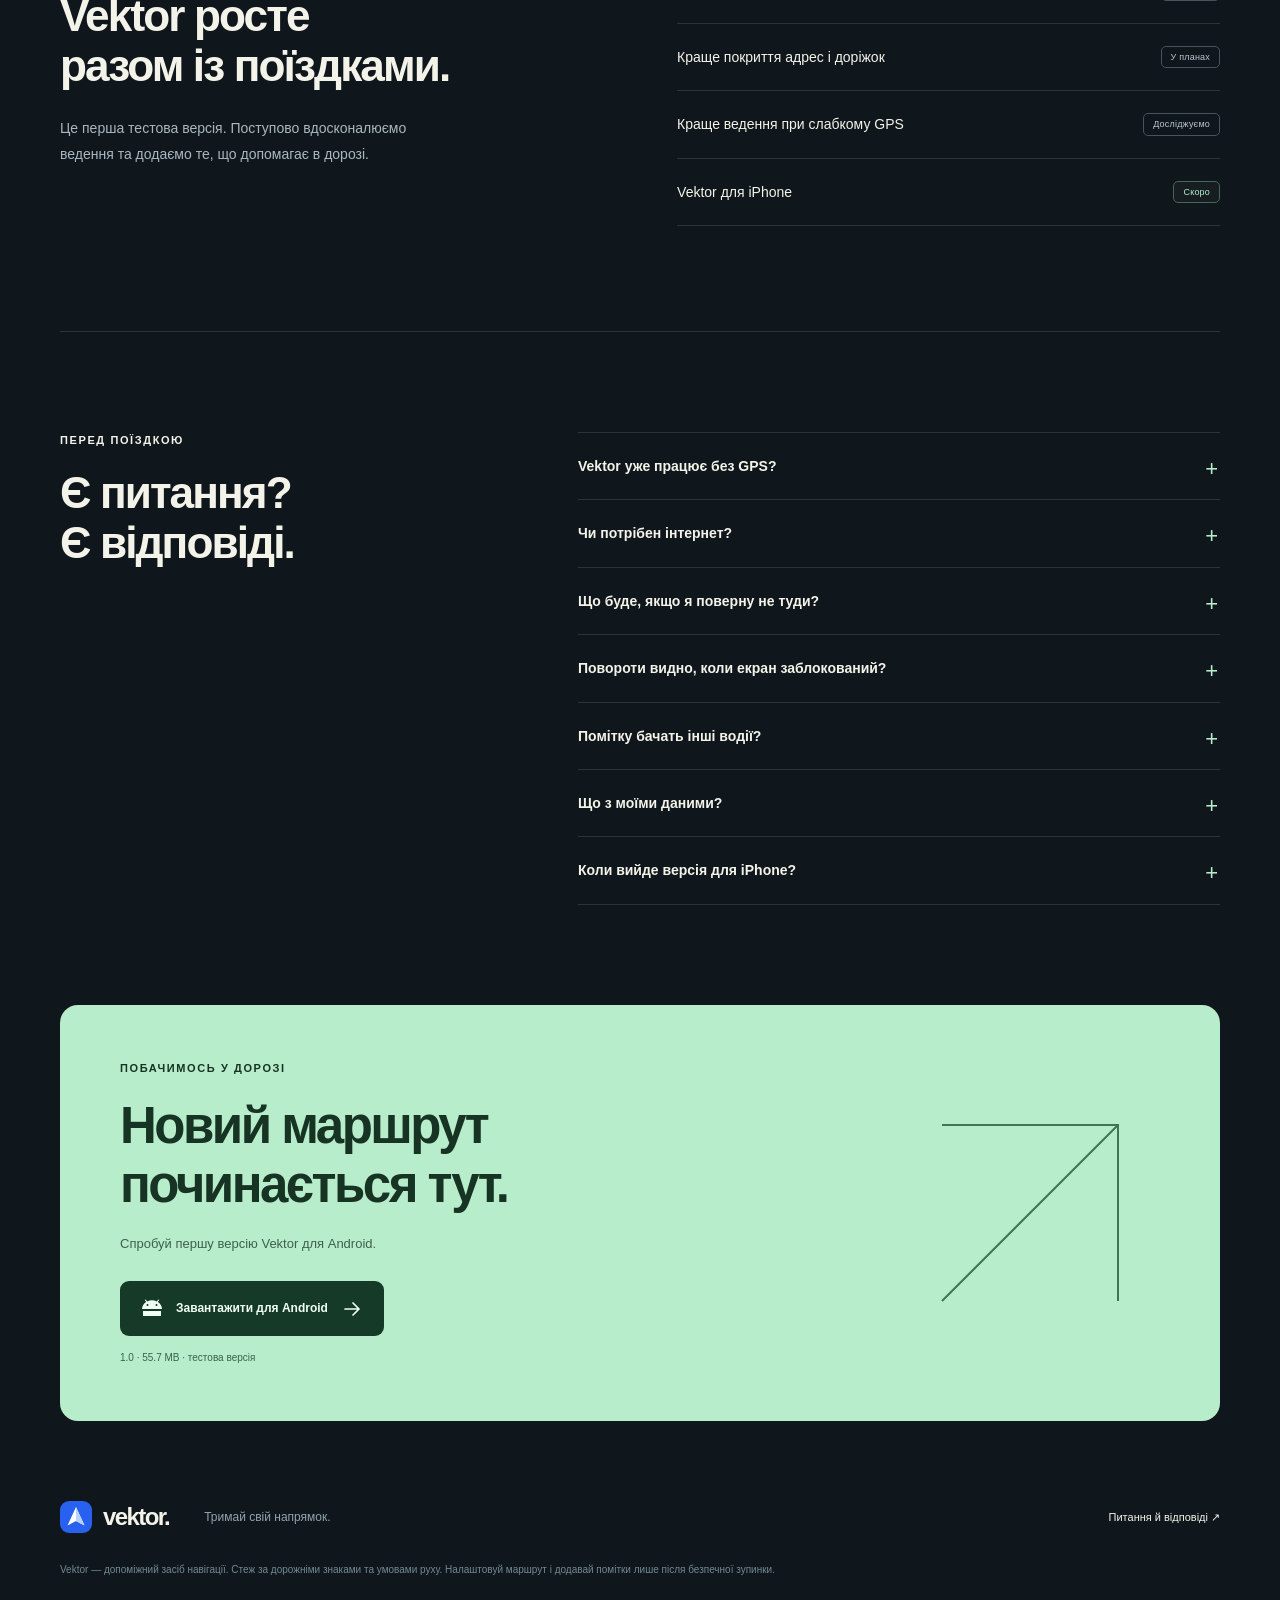
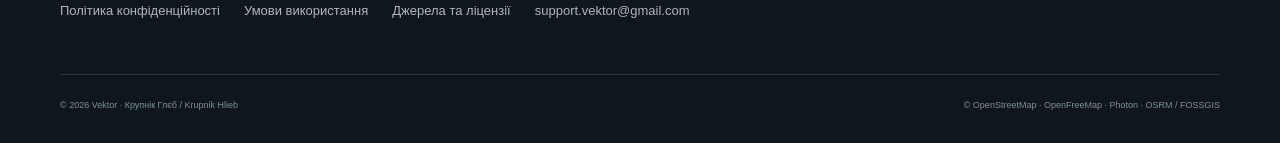
==== commit c25ab9c6: "Add files via upload" ====
--- a/index.html
+++ b/index.html
@@ -1,99 +1,101 @@
-<!doctype html>
-<html lang="uk">
-<head>
-  <meta charset="utf-8">
-  <meta name="viewport" content="width=device-width, initial-scale=1">
-  <meta name="theme-color" content="#10171c">
-  <meta name="description" content="Vektor — навігатор для Android. Маршрути, зрозумілі повороти, світла й темна карта. Завантажте тестову версію APK. iPhone — скоро.">
-  <meta property="og:title" content="Vektor — твій напрямок">
-  <meta property="og:description" content="Зрозуміла навігація, знайомі місця та дорога перед очима. Тестова версія для Android.">
-  <meta property="og:type" content="website">
-  <meta name="color-scheme" content="dark light">
-  <title>Vektor — твій напрямок</title>
-  <link rel="icon" href="assets/vektor.svg" type="image/svg+xml">
-  <link rel="stylesheet" href="styles.css">
-  <script src="config.js" defer></script>
-  <script src="app.js" defer></script>
-</head>
-<body>
-<a href="#main" class="skip" data-i18n="skip">Перейти до вмісту</a>
-<svg class="svg-library" xmlns="http://www.w3.org/2000/svg" aria-hidden="true"><defs>
-  <symbol id="arrow" viewBox="0 0 24 24"><path d="M5 12h14M13 6l6 6-6 6"/></symbol>
-  <symbol id="download" viewBox="0 0 24 24"><path d="M12 3v12m-5-5 5 5 5-5M4 16v5h16v-5"/></symbol>
-  <symbol id="route" viewBox="0 0 24 24"><circle cx="5" cy="5" r="2"/><circle cx="19" cy="19" r="2"/><path d="M5 7v8a4 4 0 0 0 4 4h8M7 5h8a4 4 0 0 1 4 4v2M15 7l4 4 4-4"/></symbol>
-  <symbol id="search" viewBox="0 0 24 24"><circle cx="10" cy="10" r="7"/><path d="m15 15 6 6"/></symbol>
-  <symbol id="moon" viewBox="0 0 24 24"><path d="M20.6 14.4A9 9 0 0 1 9.6 3.4 9 9 0 1 0 20.6 14.4Z"/></symbol>
-  <symbol id="pin" viewBox="0 0 24 24"><path d="M20 10c0 6-8 12-8 12S4 16 4 10a8 8 0 1 1 16 0Z"/><circle cx="12" cy="10" r="2.5"/></symbol>
-  <symbol id="android" viewBox="0 0 24 24"><path fill="currentColor" stroke="none" d="m6.2 5-1.4-2 .9-.6L7.2 4.6a10.4 10.4 0 0 1 9.6 0l1.5-2.2.9.6-1.4 2A8.9 8.9 0 0 1 22 12H2a8.9 8.9 0 0 1 4.2-7ZM7.5 7a1 1 0 1 0 0 2 1 1 0 0 0 0-2Zm9 0a1 1 0 1 0 0 2 1 1 0 0 0 0-2ZM3 14h18v5H3z"/></symbol>
-  <symbol id="apple" viewBox="0 0 24 24"><path fill="currentColor" stroke="none" d="M16.6 2c.2 1.6-.5 3.2-1.4 4.2-.9 1-2.3 1.7-3.6 1.6-.2-1.5.5-3 1.4-4 .9-1 2.5-1.7 3.6-1.8ZM20.6 17.7c-.5 1.2-.8 1.8-1.5 2.8-1 1.4-2.3 3.1-3.9 3.1-1.4 0-1.8-.9-3.7-.9-1.8 0-2.3.9-3.7.9-1.6 0-2.8-1.5-3.8-2.9C1.2 16.7 1 11.7 2.8 9c1.3-1.9 3.3-3 5.2-3 1.6 0 2.7.9 4 .9 1.2 0 2-.9 4-.9 1.5 0 3.2.8 4.4 2.1-3.9 2.1-3.3 7.6.2 9.6Z" transform="translate(1 -1) scale(.9)"/></symbol>
-</defs></svg>
-<header class="header">
-  <div class="wrap nav">
-    <a class="brand" href="#" aria-label="Vektor"><img src="assets/vektor.svg" width="39" height="39" alt=""><span>vektor<span class="brand-dot">.</span></span></a>
-    <nav class="nav-links" aria-label="Основна навігація" data-i18n-aria="navigation">
-      <a href="#features" data-i18n="navFeatures">Можливості</a><a href="#screens" data-i18n="navScreens">Інтерфейс</a><a href="#install" data-i18n="navInstall">Як встановити</a>
-    </nav>
-    <div class="nav-actions"><div class="languages" role="group" aria-label="Мова / Language"><button type="button" data-lang="uk" aria-pressed="true">UA</button><span>/</span><button type="button" data-lang="en" aria-pressed="false">EN</button></div><a href="#download" class="nav-cta"><span data-i18n="navDownload">Завантажити</span><svg class="icon"><use href="#arrow"/></svg></a></div>
-  </div>
-</header>
-<main id="main">
-<section class="hero wrap">
-  <div class="hero-copy">
-    <p class="eyebrow"><span class="status-dot"></span><span data-i18n="earlyAccess">Відкрито для перших поїздок</span></p>
-    <h1><span data-i18n="heroLine1">Твій шлях.</span><br><span class="mint" data-i18n="heroLine2">Твій напрямок.</span></h1>
-    <p class="hero-lead" data-i18n="heroLead">Менше зайвого на екрані. Більше уваги дорозі. Vektor допомагає знайти місце, прокласти маршрут і бачити наступний поворот.</p>
-    <div class="download-actions">
-      <a class="button primary apk-link" href="downloads/vektor.apk" download="Vektor.apk"><svg class="icon platform"><use href="#android"/></svg><span><small data-i18n="downloadFor">Завантажити для</small><strong>Android</strong></span><svg class="icon download-icon"><use href="#download"/></svg></a>
-      <div class="button coming" aria-label="iPhone — скоро" data-i18n-aria="iphoneSoon"><svg class="icon platform"><use href="#apple"/></svg><span><small data-i18n="comingSoon">Скоро для</small><strong>iPhone</strong></span><span class="soon-dot"></span></div>
-    </div>
-    <p class="release-note"><span data-version>1.0</span> <span data-i18n="releaseNote">· тестова версія · Android 8.0+</span></p>
-    <a href="#install" class="text-link"><span data-i18n="installHelp">Вперше встановлюєш APK?</span><svg class="icon"><use href="#arrow"/></svg></a>
-  </div>
-  <div class="hero-art">
-    <svg class="hero-track" viewBox="0 0 600 700" fill="none" aria-hidden="true"><circle cx="310" cy="350" r="230" stroke="currentColor"/><circle cx="310" cy="350" r="165" stroke="currentColor"/><path d="M0 590H112Q145 590 145 557V180Q145 145 180 145H480Q515 145 515 110V0" stroke="currentColor"/><path class="route-accent" d="M0 590H112Q145 590 145 557V470" stroke="#b7edca" stroke-width="3"/><circle cx="145" cy="470" r="6" fill="#b7edca"/></svg>
-    <div class="orbit-label"><span class="status-dot"></span><span data-i18n="orbitLabel">Почни зі свого місця</span></div>
-    <div class="phone hero-phone"><img src="assets/home.webp" alt="Головний екран Vektor з картою Києва та пошуком" data-i18n-alt="homeAlt" width="630" height="1400" fetchpriority="high"></div>
-    <div class="floating-note"><span class="note-icon"><svg class="icon"><use href="#route"/></svg></span><div><strong data-i18n="floatingTitle">Знайомий шлях. Новий погляд.</strong><span data-i18n="floatingText">На авто або пішки</span></div></div>
-    <span class="art-caption" data-i18n="realScreenshot">Реальний екран тестової версії</span>
-  </div>
-</section>
-<div class="wrap intro-strip"><span data-i18n="strip1">Без реєстрації</span><span class="strip-mark">✳</span><span data-i18n="strip2">Українська та English</span><span class="strip-mark">✳</span><span data-i18n="strip3">Зроблено для дороги</span><svg class="icon"><use href="#arrow"/></svg></div>
-<section class="wrap section" id="features">
-  <div class="section-heading"><div><p class="eyebrow" data-i18n="featuresLabel">01 / ЩОДНЯ ПОРУЧ</p><h2 data-i18n="featuresTitle">Потрібне — перед очима.</h2></div><p data-i18n="featuresLead">Від «Куди їдемо?» до наступного повороту. Без складного знайомства із застосунком.</p></div>
-  <div class="feature-grid">
-    <article class="feature"><span class="feature-icon blue"><svg class="icon"><use href="#route"/></svg></span><span class="feature-number">01</span><h3 data-i18n="feature1Title">Маршрут, який веде далі</h3><p data-i18n="feature1Text">Повороти, відстань і вулиця — на одному екрані. З’їхав з маршруту? Vektor запросить новий, коли позиція достатньо точна.</p><span class="feature-foot" data-i18n="feature1Foot">Авто та пішки</span></article>
-    <article class="feature"><span class="feature-icon mint-bg"><svg class="icon"><use href="#search"/></svg></span><span class="feature-number">02</span><h3 data-i18n="feature2Title">Місця, до яких повертаєшся</h3><p data-i18n="feature2Text">Адреси, заклади, дім і робота. Зберігай обране, відкривай недавнє або обирай точку просто на карті.</p><span class="feature-foot" data-i18n="feature2Foot">Пошук та збережені місця</span></article>
-    <article class="feature"><span class="feature-icon lavender"><svg class="icon"><use href="#moon"/></svg></span><span class="feature-number">03</span><h3 data-i18n="feature3Title">Комфорт у своєму ритмі</h3><p data-i18n="feature3Text">Світла карта вдень, темна — увечері. А наступний поворот залишається під рукою у сповіщенні, навіть із заблокованим екраном.</p><span class="feature-foot" data-i18n="feature3Foot">Дві теми та фонове ведення</span></article>
-  </div>
-</section>
-<section class="showcase" id="screens"><div class="wrap showcase-grid">
-  <div class="showcase-copy"><p class="eyebrow" data-i18n="screensLabel">02 / ВСЕ НА СВОЄМУ МІСЦІ</p><h2 data-i18n="screensTitle">Карта. Дорога.<br>Нічого зайвого.</h2><p class="section-lead" data-i18n="screensLead">Знайомся з Vektor ще до першої поїздки. Це справжні екрани застосунку.</p>
-    <div class="screen-tabs" role="tablist" aria-label="Екрани застосунку" data-i18n-aria="screensAria">
-      <button type="button" id="tab-home" class="screen-tab active" role="tab" aria-selected="true" aria-controls="screen-panel" data-screen="home"><span class="tab-index">01</span><span><strong data-i18n="tabHome">Твій щоденний старт</strong><small data-i18n="tabHomeText">Пошук, обране, дім та робота.</small></span><svg class="icon"><use href="#arrow"/></svg></button>
-      <button type="button" id="tab-night" class="screen-tab" role="tab" aria-selected="false" aria-controls="screen-panel" tabindex="-1" data-screen="night"><span class="tab-index">02</span><span><strong data-i18n="tabNight">Інший час — та сама зручність</strong><small data-i18n="tabNightText">Темна карта для вечірніх маршрутів.</small></span><svg class="icon"><use href="#arrow"/></svg></button>
-      <button type="button" id="tab-reports" class="screen-tab" role="tab" aria-selected="false" aria-controls="screen-panel" tabindex="-1" data-screen="reports"><span class="tab-index">03</span><span><strong data-i18n="tabReports">Помічай важливе</strong><small data-i18n="tabReportsText">Тварини, лід, перешкоди та інші події.</small></span><svg class="icon"><use href="#arrow"/></svg></button>
-    </div><p class="subtle-note" data-i18n="reportsNote">Помітки поки зберігаються на твоєму телефоні. Спільні повідомлення водіїв — у планах.</p>
-  </div>
-  <figure class="screen-stage" id="screen-panel" role="tabpanel" aria-labelledby="tab-home" tabindex="0"><span class="stage-circle"></span><div class="phone showcase-phone"><img id="screen-image" src="assets/home.webp" width="630" height="1400" alt="Головний екран Vektor" loading="lazy"></div><figcaption id="screen-caption" data-i18n="screenHomeCaption">Відкрив. Знайшов. Поїхав.</figcaption></figure>
-</div></section>
-<section class="install-section" id="install"><div class="wrap">
-  <div class="section-heading"><div><p class="eyebrow" data-i18n="installLabel">03 / СПРОБУЙ ПЕРШИМ</p><h2 data-i18n="installTitle">Кілька кроків.<br>І можна вирушати.</h2></div><p data-i18n="installLead">Vektor поки встановлюється файлом APK. Застосунок безкоштовний, обліковий запис створювати не потрібно.</p></div>
-  <ol class="steps"><li><span class="step-no">1</span><h3 data-i18n="step1Title">Завантаж APK</h3><p data-i18n="step1Text">Натисни «Завантажити для Android» на цьому сайті. Дочекайся завершення завантаження.</p></li><li><span class="step-no">2</span><h3 data-i18n="step2Title">Відкрий файл</h3><p data-i18n="step2Text">Відкрий Vektor.apk у завантаженнях. Якщо Android попросить — дозволь цьому браузеру встановлення застосунків.</p></li><li><span class="step-no">3</span><h3 data-i18n="step3Title">Надай доступ</h3><p data-i18n="step3Text">Дозволь точне місцеположення під час використання. Увімкни сповіщення для поворотів на екрані блокування.</p></li><li><span class="step-no">4</span><h3 data-i18n="step4Title">Обери свій напрямок</h3><p data-i18n="step4Text">Знайди адресу, перевір маршрут і натисни «Поїхали». Для першої перевірки GPS вийди надвір.</p></li></ol>
-  <div class="install-bottom"><a class="text-link dark-link apk-link" href="downloads/vektor.apk" download="Vektor.apk"><span data-i18n="downloadApk">Завантажити APK</span><svg class="icon"><use href="#download"/></svg></a><p data-i18n="installNote">Android 8.0+ · Для карти, пошуку та перебудування потрібен інтернет.</p></div>
-</div></section>
-<section class="wrap section roadmap" id="next"><div><p class="eyebrow" data-i18n="nextLabel">ПОПЕРЕДУ — БІЛЬШЕ</p><h2 data-i18n="nextTitle">Vektor росте<br>разом із поїздками.</h2><p class="section-lead" data-i18n="nextLead">Це перша тестова версія. Поступово вдосконалюємо ведення та додаємо те, що допомагає в дорозі.</p></div><div class="roadmap-list"><div><span data-i18n="next1">Помітки від інших водіїв</span><span class="tag" data-i18n="planned">У планах</span></div><div><span data-i18n="next2">Голосові підказки</span><span class="tag" data-i18n="planned">У планах</span></div><div><span data-i18n="next3">Краще ведення при слабкому GPS</span><span class="tag" data-i18n="research">Досліджуємо</span></div><div><span>Vektor <span data-i18n="forIphone">для iPhone</span></span><span class="tag mint-tag" data-i18n="soon">Скоро</span></div></div></section>
-<section class="wrap faq-section" id="faq"><div><p class="eyebrow" data-i18n="faqLabel">ПЕРЕД ПОЇЗДКОЮ</p><h2 data-i18n="faqTitle">Є питання?<br>Є відповіді.</h2></div><div class="faq-list">
-<details><summary data-i18n="faq1q">Vektor уже працює без GPS?</summary><p data-i18n="faq1a">Поки ні. Поточна версія використовує позицію, яку надає Android: GPS або мережеві джерела. Якщо точності недостатньо, Vektor повідомляє про це. Ведення за датчиками без GPS ще розробляється й не входить до цієї версії.</p></details>
-<details><summary data-i18n="faq2q">Чи потрібен інтернет?</summary><p data-i18n="faq2a">Так. Поточній версії потрібен інтернет для завантаження карти, пошуку адрес і побудови або перебудування маршруту. Повноцінні офлайн-карти поки не додані.</p></details>
-<details><summary data-i18n="faq3q">Що буде, якщо я поверну не туди?</summary><p data-i18n="faq3a">За наявності інтернету Vektor автоматично запитує новий маршрут після підтвердженого відхилення. Для цього потрібні кілька свіжих і достатньо точних позицій, щоб звичайна похибка GPS не спричиняла зайві перебудування.</p></details>
-<details><summary data-i18n="faq4q">Повороти видно, коли екран заблокований?</summary><p data-i18n="faq4a">Під час активної поїздки Vektor показує наступний поворот, відстань і вулицю в постійному сповіщенні. Дозволь сповіщення та показ їхнього вмісту на екрані блокування в налаштуваннях телефона.</p></details>
-<details><summary data-i18n="faq5q">Помітку бачать інші водії?</summary><p data-i18n="faq5a">Поки помітки локальні — їх видно лише на телефоні, де вони створені. Обмін між водіями та попередження про події попереду плануємо додати окремо.</p></details>
-<details><summary data-i18n="faq6q">Що з моїми даними?</summary><p data-i18n="faq6a">Цей сайт не використовує аналітику, рекламні трекери чи форми реєстрації. Мова сайту зберігається лише у браузері. Збережені місця й помітки застосунку залишаються на телефоні; координати та пошукові запити, потрібні для роботи карти, пошуку й маршрутів, передаються відповідним картографічним сервісам. GitHub як хостинг може вести технічні журнали запитів.</p></details>
-<details><summary data-i18n="faq7q">Коли вийде версія для iPhone?</summary><p data-i18n="faq7a">Версія для iPhone запланована. Точної дати поки немає. Тут з’явиться посилання на встановлення, коли вона буде готова.</p></details>
-</div></section>
-<section class="wrap final-section" id="download"><div class="final-cta"><div><p class="eyebrow" data-i18n="downloadLabel">ПОБАЧИМОСЬ У ДОРОЗІ</p><h2 data-i18n="downloadTitle">Новий маршрут<br>починається тут.</h2><p data-i18n="downloadLead">Спробуй першу версію Vektor для Android.</p><a class="button primary apk-link" href="downloads/vektor.apk" download="Vektor.apk"><svg class="icon platform"><use href="#android"/></svg><span data-i18n="downloadAndroid">Завантажити для Android</span><svg class="icon"><use href="#arrow"/></svg></a><p class="final-meta"><span data-version>1.0</span> · <span data-apk-size>55.7 MB</span> · <span data-i18n="beta">тестова версія</span></p></div><svg class="giant-arrow" viewBox="0 0 260 260" aria-hidden="true"><path d="M42 218 218 42M42 42h176v176"/></svg></div></section>
-</main>
-<footer class="wrap footer"><div class="footer-top"><a class="brand" href="#"><img src="assets/vektor.svg" alt="" width="32" height="32"><span>vektor.</span></a><p data-i18n="footerMotto">Тримай свій напрямок.</p><a href="#faq" data-i18n="footerQuestions">Питання й відповіді ↗</a></div><p class="footer-safety" data-i18n="safety">Vektor — допоміжний засіб навігації. Стеж за дорожніми знаками та умовами руху. Налаштовуй маршрут і додавай помітки лише після безпечної зупинки.</p><div class="footer-bottom"><span>© <span data-year>2026</span> Vektor by Gleb</span><span><a href="https://www.openstreetmap.org/copyright" target="_blank" rel="noopener">© OpenStreetMap</a> · <a href="https://openfreemap.org/" target="_blank" rel="noopener">OpenFreeMap</a> · Photon · OSRM / FOSSGIS</span></div></footer>
-<noscript><p class="noscript">Українська версія працює без JavaScript. <a href="downloads/vektor.apk" download="Vektor.apk">Завантажити Vektor APK</a>.</p></noscript>
-</body></html>
-
+<!doctype html>
+<html lang="uk">
+<head>
+  <meta charset="utf-8">
+  <meta name="viewport" content="width=device-width, initial-scale=1">
+  <meta name="theme-color" content="#10171c">
+  <meta name="description" content="Vektor — навігатор для Android. Маршрути, зрозумілі повороти, світла й темна карта. Завантажте тестову версію APK. iPhone — скоро.">
+  <meta property="og:title" content="Vektor — твій напрямок">
+  <meta property="og:description" content="Зрозуміла навігація, знайомі місця та дорога перед очима. Тестова версія для Android.">
+  <meta property="og:type" content="website">
+  <meta name="color-scheme" content="dark light">
+  <title>Vektor — твій напрямок</title>
+  <link rel="icon" href="assets/vektor.svg" type="image/svg+xml">
+  <link rel="stylesheet" href="styles.css">
+  <script src="config.js" defer></script>
+  <script src="app.js" defer></script>
+<meta name="referrer" content="strict-origin-when-cross-origin">
+<style>.footer-legal{display:flex;flex-wrap:wrap;gap:12px 24px;padding:22px 0;color:var(--muted);font-size:13px}.footer-legal a:hover{text-decoration:underline}</style>
+</head>
+<body>
+<a href="#main" class="skip" data-i18n="skip">Перейти до вмісту</a>
+<svg class="svg-library" xmlns="http://www.w3.org/2000/svg" aria-hidden="true"><defs>
+  <symbol id="arrow" viewBox="0 0 24 24"><path d="M5 12h14M13 6l6 6-6 6"/></symbol>
+  <symbol id="download" viewBox="0 0 24 24"><path d="M12 3v12m-5-5 5 5 5-5M4 16v5h16v-5"/></symbol>
+  <symbol id="route" viewBox="0 0 24 24"><circle cx="5" cy="5" r="2"/><circle cx="19" cy="19" r="2"/><path d="M5 7v8a4 4 0 0 0 4 4h8M7 5h8a4 4 0 0 1 4 4v2M15 7l4 4 4-4"/></symbol>
+  <symbol id="search" viewBox="0 0 24 24"><circle cx="10" cy="10" r="7"/><path d="m15 15 6 6"/></symbol>
+  <symbol id="moon" viewBox="0 0 24 24"><path d="M20.6 14.4A9 9 0 0 1 9.6 3.4 9 9 0 1 0 20.6 14.4Z"/></symbol>
+  <symbol id="pin" viewBox="0 0 24 24"><path d="M20 10c0 6-8 12-8 12S4 16 4 10a8 8 0 1 1 16 0Z"/><circle cx="12" cy="10" r="2.5"/></symbol>
+  <symbol id="android" viewBox="0 0 24 24"><path fill="currentColor" stroke="none" d="m6.2 5-1.4-2 .9-.6L7.2 4.6a10.4 10.4 0 0 1 9.6 0l1.5-2.2.9.6-1.4 2A8.9 8.9 0 0 1 22 12H2a8.9 8.9 0 0 1 4.2-7ZM7.5 7a1 1 0 1 0 0 2 1 1 0 0 0 0-2Zm9 0a1 1 0 1 0 0 2 1 1 0 0 0 0-2ZM3 14h18v5H3z"/></symbol>
+  <symbol id="apple" viewBox="0 0 24 24"><path fill="currentColor" stroke="none" d="M16.6 2c.2 1.6-.5 3.2-1.4 4.2-.9 1-2.3 1.7-3.6 1.6-.2-1.5.5-3 1.4-4 .9-1 2.5-1.7 3.6-1.8ZM20.6 17.7c-.5 1.2-.8 1.8-1.5 2.8-1 1.4-2.3 3.1-3.9 3.1-1.4 0-1.8-.9-3.7-.9-1.8 0-2.3.9-3.7.9-1.6 0-2.8-1.5-3.8-2.9C1.2 16.7 1 11.7 2.8 9c1.3-1.9 3.3-3 5.2-3 1.6 0 2.7.9 4 .9 1.2 0 2-.9 4-.9 1.5 0 3.2.8 4.4 2.1-3.9 2.1-3.3 7.6.2 9.6Z" transform="translate(1 -1) scale(.9)"/></symbol>
+</defs></svg>
+<header class="header">
+  <div class="wrap nav">
+    <a class="brand" href="#" aria-label="Vektor"><img src="assets/vektor.svg" width="39" height="39" alt=""><span>vektor<span class="brand-dot">.</span></span></a>
+    <nav class="nav-links" aria-label="Основна навігація" data-i18n-aria="navigation">
+      <a href="#features" data-i18n="navFeatures">Можливості</a><a href="#screens" data-i18n="navScreens">Інтерфейс</a><a href="#install" data-i18n="navInstall">Як встановити</a>
+    </nav>
+    <div class="nav-actions"><div class="languages" role="group" aria-label="Мова / Language"><button type="button" data-lang="uk" aria-pressed="true">UA</button><span>/</span><button type="button" data-lang="en" aria-pressed="false">EN</button></div><a href="#download" class="nav-cta"><span data-i18n="navDownload">Завантажити</span><svg class="icon"><use href="#arrow"/></svg></a></div>
+  </div>
+</header>
+<main id="main">
+<section class="hero wrap">
+  <div class="hero-copy">
+    <p class="eyebrow"><span class="status-dot"></span><span data-i18n="earlyAccess">Відкрито для перших поїздок</span></p>
+    <h1><span data-i18n="heroLine1">Твій шлях.</span><br><span class="mint" data-i18n="heroLine2">Твій напрямок.</span></h1>
+    <p class="hero-lead" data-i18n="heroLead">Менше зайвого на екрані. Більше уваги дорозі. Vektor допомагає знайти місце, прокласти маршрут і бачити наступний поворот.</p>
+    <div class="download-actions">
+      <a class="button primary apk-link" href="downloads/vektor.apk" download="Vektor.apk"><svg class="icon platform"><use href="#android"/></svg><span><small data-i18n="downloadFor">Завантажити для</small><strong>Android</strong></span><svg class="icon download-icon"><use href="#download"/></svg></a>
+      <div class="button coming" aria-label="iPhone — скоро" data-i18n-aria="iphoneSoon"><svg class="icon platform"><use href="#apple"/></svg><span><small data-i18n="comingSoon">Скоро для</small><strong>iPhone</strong></span><span class="soon-dot"></span></div>
+    </div>
+    <p class="release-note"><span data-version>1.0</span> <span data-i18n="releaseNote">· тестова версія · Android 8.0+</span></p>
+    <a href="#install" class="text-link"><span data-i18n="installHelp">Вперше встановлюєш APK?</span><svg class="icon"><use href="#arrow"/></svg></a>
+  </div>
+  <div class="hero-art">
+    <svg class="hero-track" viewBox="0 0 600 700" fill="none" aria-hidden="true"><circle cx="310" cy="350" r="230" stroke="currentColor"/><circle cx="310" cy="350" r="165" stroke="currentColor"/><path d="M0 590H112Q145 590 145 557V180Q145 145 180 145H480Q515 145 515 110V0" stroke="currentColor"/><path class="route-accent" d="M0 590H112Q145 590 145 557V470" stroke="#b7edca" stroke-width="3"/><circle cx="145" cy="470" r="6" fill="#b7edca"/></svg>
+    <div class="orbit-label"><span class="status-dot"></span><span data-i18n="orbitLabel">Почни зі свого місця</span></div>
+    <div class="phone hero-phone"><img src="assets/home.webp" alt="Головний екран Vektor з картою Києва та пошуком" data-i18n-alt="homeAlt" width="630" height="1400" fetchpriority="high"></div>
+    <div class="floating-note"><span class="note-icon"><svg class="icon"><use href="#route"/></svg></span><div><strong data-i18n="floatingTitle">Знайомий шлях. Новий погляд.</strong><span data-i18n="floatingText">На авто або пішки</span></div></div>
+    <span class="art-caption" data-i18n="realScreenshot">Реальний екран тестової версії</span>
+  </div>
+</section>
+<div class="wrap intro-strip"><span data-i18n="strip1">Без реєстрації</span><span class="strip-mark">✳</span><span data-i18n="strip2">Українська та English</span><span class="strip-mark">✳</span><span data-i18n="strip3">Зроблено для дороги</span><svg class="icon"><use href="#arrow"/></svg></div>
+<section class="wrap section" id="features">
+  <div class="section-heading"><div><p class="eyebrow" data-i18n="featuresLabel">01 / ЩОДНЯ ПОРУЧ</p><h2 data-i18n="featuresTitle">Потрібне — перед очима.</h2></div><p data-i18n="featuresLead">Від «Куди їдемо?» до наступного повороту. Без складного знайомства із застосунком.</p></div>
+  <div class="feature-grid">
+    <article class="feature"><span class="feature-icon blue"><svg class="icon"><use href="#route"/></svg></span><span class="feature-number">01</span><h3 data-i18n="feature1Title">Маршрут, який веде далі</h3><p data-i18n="feature1Text">Повороти, відстань і вулиця — на одному екрані. З’їхав з маршруту? Vektor запросить новий, коли позиція достатньо точна.</p><span class="feature-foot" data-i18n="feature1Foot">Авто та пішки</span></article>
+    <article class="feature"><span class="feature-icon mint-bg"><svg class="icon"><use href="#search"/></svg></span><span class="feature-number">02</span><h3 data-i18n="feature2Title">Місця, до яких повертаєшся</h3><p data-i18n="feature2Text">Адреси, заклади, дім і робота. Зберігай обране, відкривай недавнє або обирай точку просто на карті.</p><span class="feature-foot" data-i18n="feature2Foot">Пошук та збережені місця</span></article>
+    <article class="feature"><span class="feature-icon lavender"><svg class="icon"><use href="#moon"/></svg></span><span class="feature-number">03</span><h3 data-i18n="feature3Title">Комфорт у своєму ритмі</h3><p data-i18n="feature3Text">Світла карта вдень, темна — увечері. А наступний поворот залишається під рукою у сповіщенні, навіть із заблокованим екраном.</p><span class="feature-foot" data-i18n="feature3Foot">Дві теми та фонове ведення</span></article>
+  </div>
+</section>
+<section class="showcase" id="screens"><div class="wrap showcase-grid">
+  <div class="showcase-copy"><p class="eyebrow" data-i18n="screensLabel">02 / ВСЕ НА СВОЄМУ МІСЦІ</p><h2 data-i18n="screensTitle">Карта. Дорога.<br>Нічого зайвого.</h2><p class="section-lead" data-i18n="screensLead">Знайомся з Vektor ще до першої поїздки. Це справжні екрани застосунку.</p>
+    <div class="screen-tabs" role="tablist" aria-label="Екрани застосунку" data-i18n-aria="screensAria">
+      <button type="button" id="tab-home" class="screen-tab active" role="tab" aria-selected="true" aria-controls="screen-panel" data-screen="home"><span class="tab-index">01</span><span><strong data-i18n="tabHome">Твій щоденний старт</strong><small data-i18n="tabHomeText">Пошук, обране, дім та робота.</small></span><svg class="icon"><use href="#arrow"/></svg></button>
+      <button type="button" id="tab-night" class="screen-tab" role="tab" aria-selected="false" aria-controls="screen-panel" tabindex="-1" data-screen="night"><span class="tab-index">02</span><span><strong data-i18n="tabNight">Інший час — та сама зручність</strong><small data-i18n="tabNightText">Темна карта для вечірніх маршрутів.</small></span><svg class="icon"><use href="#arrow"/></svg></button>
+      <button type="button" id="tab-reports" class="screen-tab" role="tab" aria-selected="false" aria-controls="screen-panel" tabindex="-1" data-screen="reports"><span class="tab-index">03</span><span><strong data-i18n="tabReports">Помічай важливе</strong><small data-i18n="tabReportsText">Тварини, лід, перешкоди та інші події.</small></span><svg class="icon"><use href="#arrow"/></svg></button>
+    </div><p class="subtle-note" data-i18n="reportsNote">Помітки поки зберігаються на твоєму телефоні. Спільні повідомлення водіїв — у планах.</p>
+  </div>
+  <figure class="screen-stage" id="screen-panel" role="tabpanel" aria-labelledby="tab-home" tabindex="0"><span class="stage-circle"></span><div class="phone showcase-phone"><img id="screen-image" src="assets/home.webp" width="630" height="1400" alt="Головний екран Vektor" loading="lazy"></div><figcaption id="screen-caption" data-i18n="screenHomeCaption">Відкрив. Знайшов. Поїхав.</figcaption></figure>
+</div></section>
+<section class="install-section" id="install"><div class="wrap">
+  <div class="section-heading"><div><p class="eyebrow" data-i18n="installLabel">03 / СПРОБУЙ ПЕРШИМ</p><h2 data-i18n="installTitle">Кілька кроків.<br>І можна вирушати.</h2></div><p data-i18n="installLead">Vektor поки встановлюється файлом APK. Застосунок безкоштовний, обліковий запис створювати не потрібно.</p></div>
+  <ol class="steps"><li><span class="step-no">1</span><h3 data-i18n="step1Title">Завантаж APK</h3><p data-i18n="step1Text">Натисни «Завантажити для Android» на цьому сайті. Дочекайся завершення завантаження.</p></li><li><span class="step-no">2</span><h3 data-i18n="step2Title">Відкрий файл</h3><p data-i18n="step2Text">Відкрий Vektor.apk у завантаженнях. Якщо Android попросить — дозволь цьому браузеру встановлення застосунків.</p></li><li><span class="step-no">3</span><h3 data-i18n="step3Title">Надай доступ</h3><p data-i18n="step3Text">Дозволь точне місцеположення під час використання. Увімкни сповіщення для поворотів на екрані блокування.</p></li><li><span class="step-no">4</span><h3 data-i18n="step4Title">Обери свій напрямок</h3><p data-i18n="step4Text">Знайди адресу, перевір маршрут і натисни «Поїхали». Для першої перевірки GPS вийди надвір.</p></li></ol>
+  <div class="install-bottom"><a class="text-link dark-link apk-link" href="downloads/vektor.apk" download="Vektor.apk"><span data-i18n="downloadApk">Завантажити APK</span><svg class="icon"><use href="#download"/></svg></a><p data-i18n="installNote">Android 8.0+ · Для карти, пошуку та перебудування потрібен інтернет.</p></div>
+</div></section>
+<section class="wrap section roadmap" id="next"><div><p class="eyebrow" data-i18n="nextLabel">ПОПЕРЕДУ — БІЛЬШЕ</p><h2 data-i18n="nextTitle">Vektor росте<br>разом із поїздками.</h2><p class="section-lead" data-i18n="nextLead">Це перша тестова версія. Поступово вдосконалюємо ведення та додаємо те, що допомагає в дорозі.</p></div><div class="roadmap-list"><div><span data-i18n="next1">Помітки від інших водіїв</span><span class="tag" data-i18n="planned">У планах</span></div><div><span data-i18n="next2">Краще покриття адрес і доріжок</span><span class="tag" data-i18n="planned">У планах</span></div><div><span data-i18n="next3">Краще ведення при слабкому GPS</span><span class="tag" data-i18n="research">Досліджуємо</span></div><div><span>Vektor <span data-i18n="forIphone">для iPhone</span></span><span class="tag mint-tag" data-i18n="soon">Скоро</span></div></div></section>
+<section class="wrap faq-section" id="faq"><div><p class="eyebrow" data-i18n="faqLabel">ПЕРЕД ПОЇЗДКОЮ</p><h2 data-i18n="faqTitle">Є питання?<br>Є відповіді.</h2></div><div class="faq-list">
+<details><summary data-i18n="faq1q">Vektor уже працює без GPS?</summary><p data-i18n="faq1a">Основне ведення використовує позицію Android: GPS або мережеві джерела. Якщо точності недостатньо, Vektor повідомляє про це. У новій тестовій збірці є приблизна оцінка руху за датчиками від відомої або вручну заданої позиції. Похибка накопичується; це не гарантія точного ведення чи захисту від РЕБ.</p></details>
+<details><summary data-i18n="faq2q">Чи потрібен інтернет?</summary><p data-i18n="faq2a">Так. Поточній версії потрібен інтернет для завантаження карти, пошуку адрес і побудови або перебудування маршруту. Повноцінні офлайн-карти поки не додані.</p></details>
+<details><summary data-i18n="faq3q">Що буде, якщо я поверну не туди?</summary><p data-i18n="faq3a">За наявності інтернету Vektor автоматично запитує новий маршрут після підтвердженого відхилення. Для цього потрібні кілька свіжих і достатньо точних позицій, щоб звичайна похибка GPS не спричиняла зайві перебудування.</p></details>
+<details><summary data-i18n="faq4q">Повороти видно, коли екран заблокований?</summary><p data-i18n="faq4a">Під час активної поїздки Vektor показує наступний поворот, відстань і вулицю в постійному сповіщенні. Дозволь сповіщення та показ їхнього вмісту на екрані блокування в налаштуваннях телефона.</p></details>
+<details><summary data-i18n="faq5q">Помітку бачать інші водії?</summary><p data-i18n="faq5a">Поки помітки локальні — їх видно лише на телефоні, де вони створені. Обмін між водіями та попередження про події попереду плануємо додати окремо.</p></details>
+<details><summary data-i18n="faq6q">Що з моїми даними?</summary><p data-i18n="faq6a">Цей сайт не використовує аналітику, рекламні трекери чи форми реєстрації. Мова сайту зберігається лише у браузері. Збережені місця й помітки застосунку залишаються на телефоні; координати та пошукові запити, потрібні для роботи карти, пошуку й маршрутів, передаються відповідним картографічним сервісам. GitHub як хостинг може вести технічні журнали запитів.</p></details>
+<details><summary data-i18n="faq7q">Коли вийде версія для iPhone?</summary><p data-i18n="faq7a">Версія для iPhone запланована. Точної дати поки немає. Тут з’явиться посилання на встановлення, коли вона буде готова.</p></details>
+</div></section>
+<section class="wrap final-section" id="download"><div class="final-cta"><div><p class="eyebrow" data-i18n="downloadLabel">ПОБАЧИМОСЬ У ДОРОЗІ</p><h2 data-i18n="downloadTitle">Новий маршрут<br>починається тут.</h2><p data-i18n="downloadLead">Спробуй першу версію Vektor для Android.</p><a class="button primary apk-link" href="downloads/vektor.apk" download="Vektor.apk"><svg class="icon platform"><use href="#android"/></svg><span data-i18n="downloadAndroid">Завантажити для Android</span><svg class="icon"><use href="#arrow"/></svg></a><p class="final-meta"><span data-version>1.0</span> · <span data-apk-size>55.7 MB</span> · <span data-i18n="beta">тестова версія</span></p></div><svg class="giant-arrow" viewBox="0 0 260 260" aria-hidden="true"><path d="M42 218 218 42M42 42h176v176"/></svg></div></section>
+</main>
+<footer class="wrap footer"><div class="footer-top"><a class="brand" href="#"><img src="assets/vektor.svg" alt="" width="32" height="32"><span>vektor.</span></a><p data-i18n="footerMotto">Тримай свій напрямок.</p><a href="#faq" data-i18n="footerQuestions">Питання й відповіді ↗</a></div><p class="footer-safety" data-i18n="safety">Vektor — допоміжний засіб навігації. Стеж за дорожніми знаками та умовами руху. Налаштовуй маршрут і додавай помітки лише після безпечної зупинки.</p><nav class="footer-legal" aria-label="Legal"><a data-legal="privacy" href="privacy-uk.html" data-i18n="privacyLink">Політика конфіденційності</a><a data-legal="terms" href="terms-uk.html" data-i18n="termsLink">Умови використання</a><a data-legal="credits" href="credits-uk.html" data-i18n="creditsLink">Джерела та ліцензії</a><a href="mailto:support.vektor@gmail.com">support.vektor@gmail.com</a></nav><div class="footer-bottom"><span>© <span data-year>2026</span> Vektor · Крупнік Глєб / Krupnik Hlieb</span><span><a href="https://www.openstreetmap.org/copyright" target="_blank" rel="noopener">© OpenStreetMap</a> · <a href="https://openfreemap.org/" target="_blank" rel="noopener">OpenFreeMap</a> · Photon · OSRM / FOSSGIS</span></div></footer>
+<noscript><p class="noscript">Українська версія працює без JavaScript. <a href="downloads/vektor.apk" download="Vektor.apk">Завантажити Vektor APK</a>.</p></noscript>
+</body></html>
+
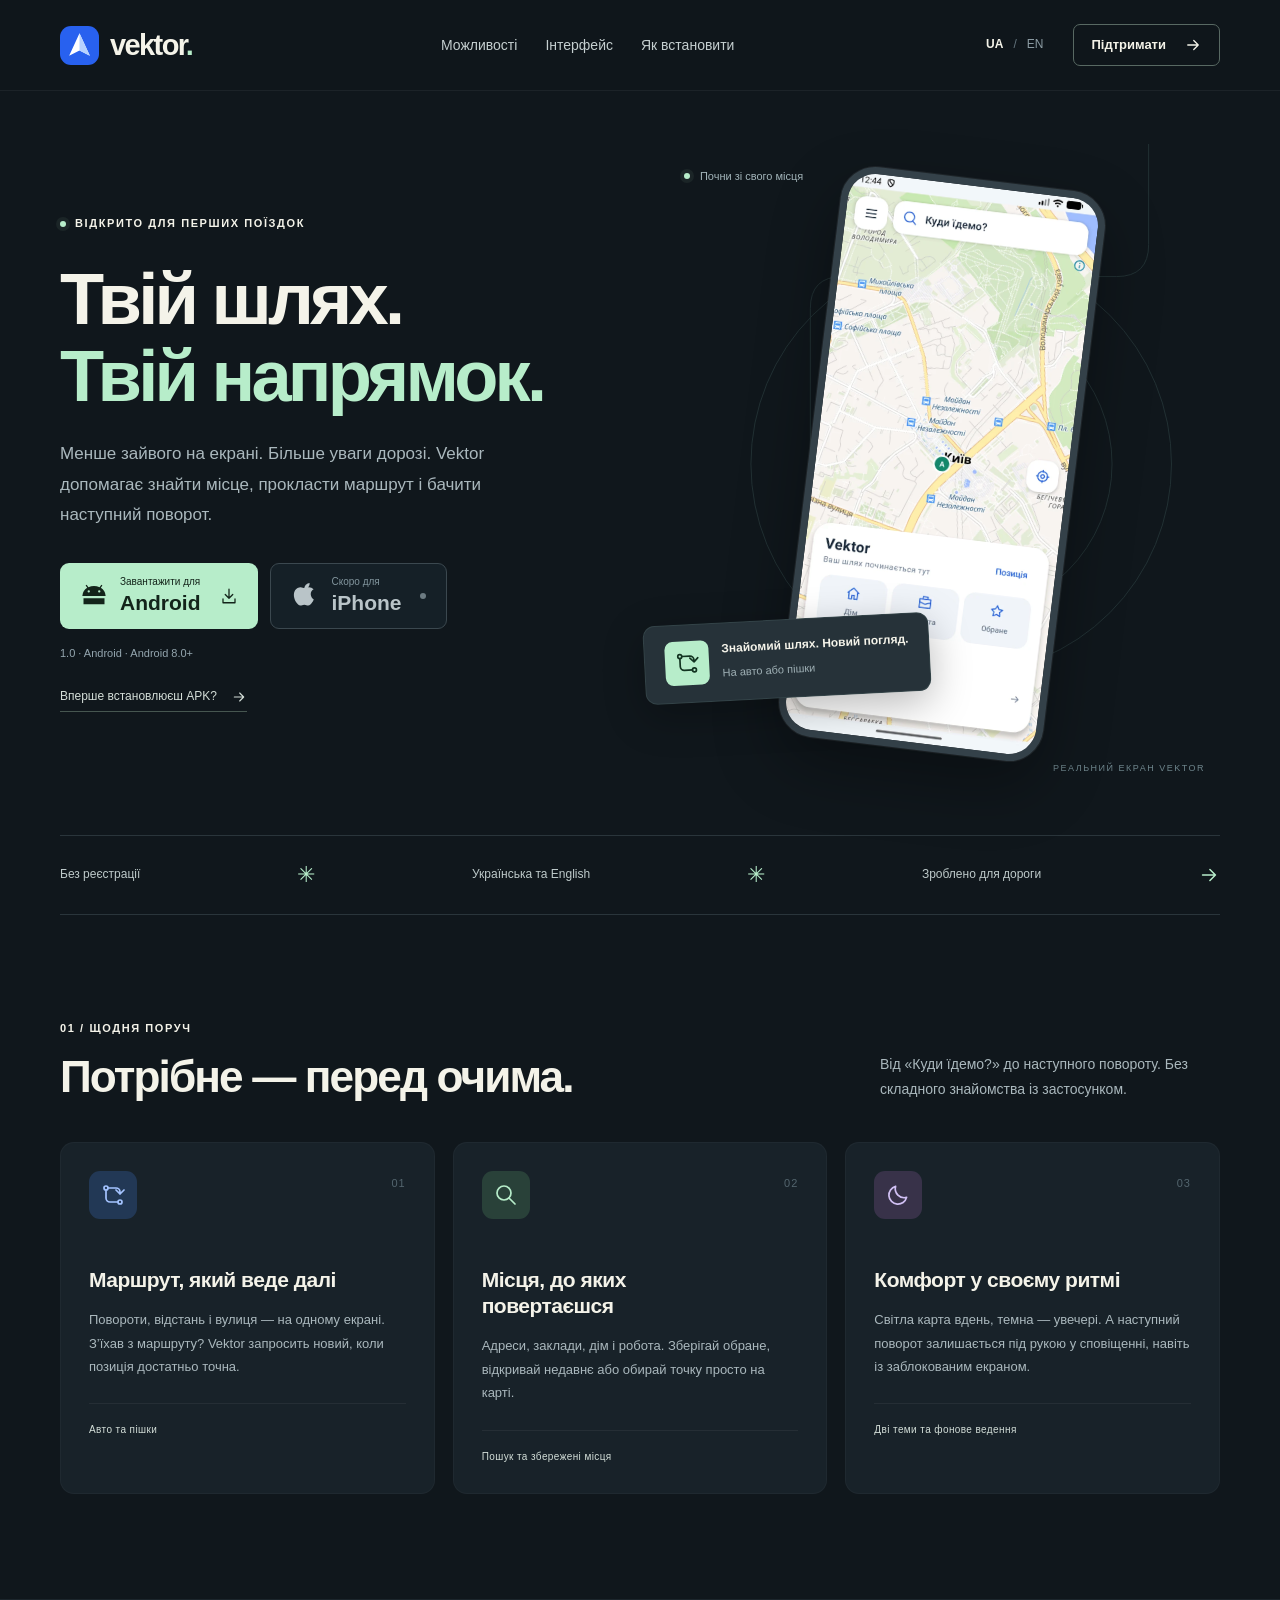
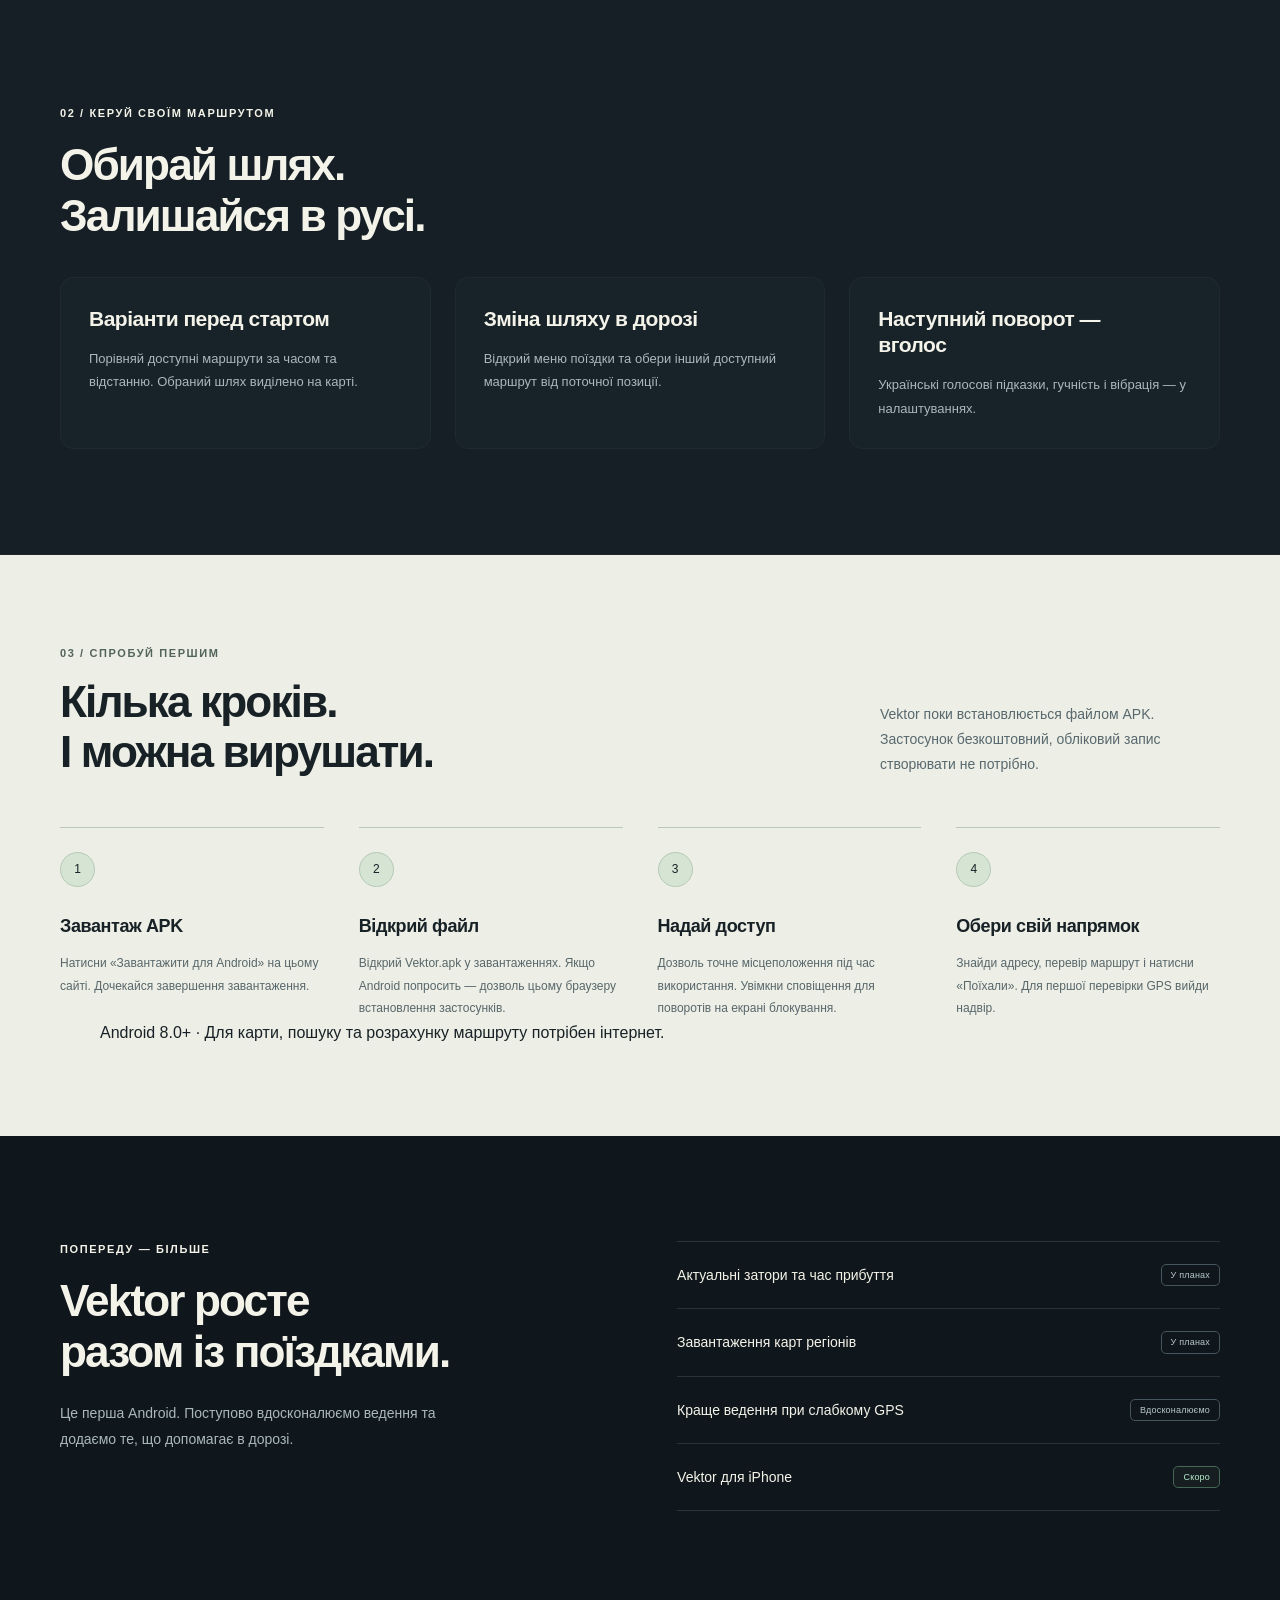
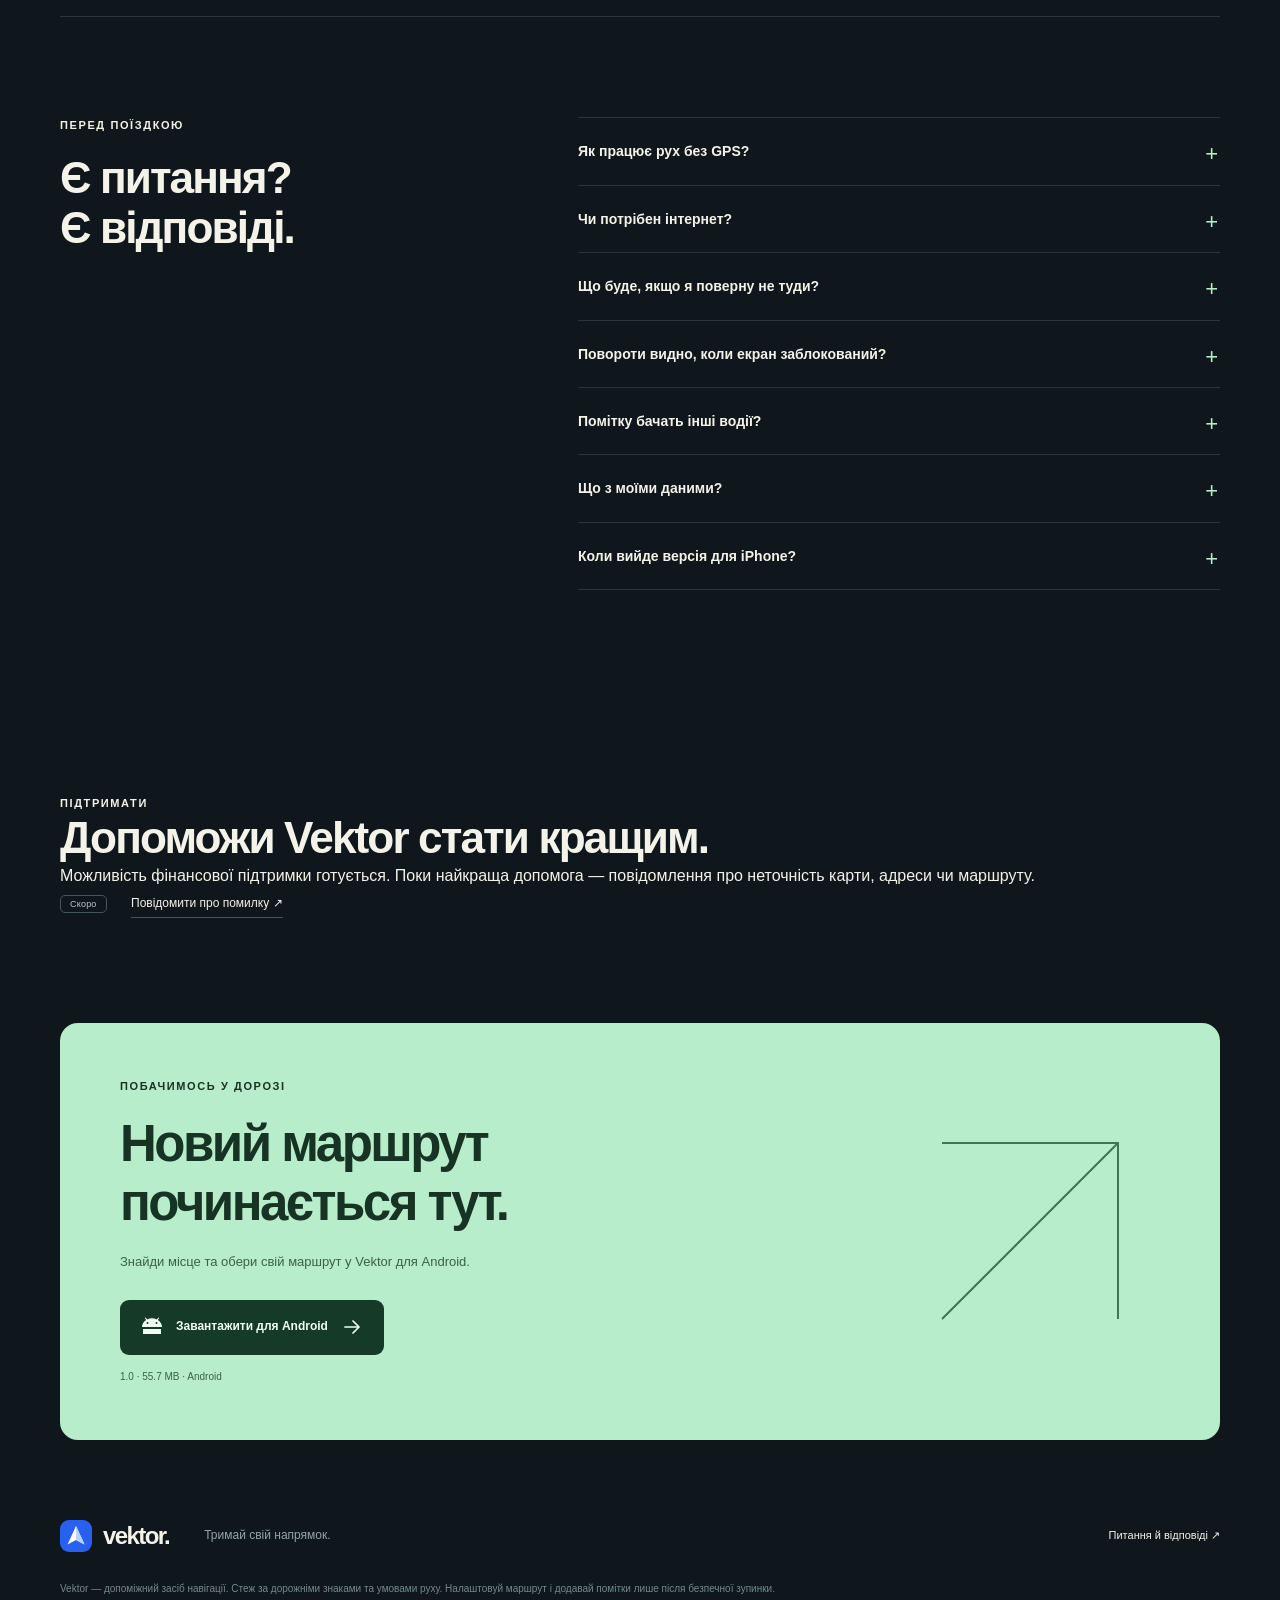
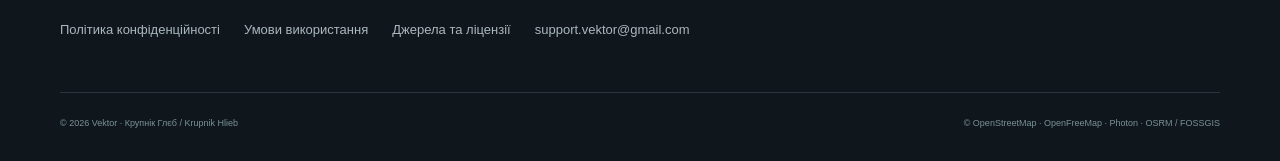
==== commit 552f56b1: "Add files via upload" ====
--- a/index.html
+++ b/index.html
@@ -4,7 +4,7 @@
   <meta charset="utf-8">
   <meta name="viewport" content="width=device-width, initial-scale=1">
   <meta name="theme-color" content="#10171c">
-  <meta name="description" content="Vektor — навігатор для Android. Маршрути, зрозумілі повороти, світла й темна карта. Завантажте тестову версію APK. iPhone — скоро.">
+  <meta name="description" content="Vektor — навігатор для Android. Маршрути, зрозумілі повороти, світла й темна карта. Завантажте Vektor APK. iPhone — скоро.">
   <meta property="og:title" content="Vektor — твій напрямок">
   <meta property="og:description" content="Зрозуміла навігація, знайомі місця та дорога перед очима. Тестова версія для Android.">
   <meta property="og:type" content="website">
@@ -12,8 +12,8 @@
   <title>Vektor — твій напрямок</title>
   <link rel="icon" href="assets/vektor.svg" type="image/svg+xml">
   <link rel="stylesheet" href="styles.css">
-  <script src="config.js" defer></script>
-  <script src="app.js" defer></script>
+  <script src="config.js?v=polish2" defer></script>
+  <script src="app.js?v=polish2" defer></script>
 <meta name="referrer" content="strict-origin-when-cross-origin">
 <style>.footer-legal{display:flex;flex-wrap:wrap;gap:12px 24px;padding:22px 0;color:var(--muted);font-size:13px}.footer-legal a:hover{text-decoration:underline}</style>
 </head>
@@ -35,7 +35,7 @@
     <nav class="nav-links" aria-label="Основна навігація" data-i18n-aria="navigation">
       <a href="#features" data-i18n="navFeatures">Можливості</a><a href="#screens" data-i18n="navScreens">Інтерфейс</a><a href="#install" data-i18n="navInstall">Як встановити</a>
     </nav>
-    <div class="nav-actions"><div class="languages" role="group" aria-label="Мова / Language"><button type="button" data-lang="uk" aria-pressed="true">UA</button><span>/</span><button type="button" data-lang="en" aria-pressed="false">EN</button></div><a href="#download" class="nav-cta"><span data-i18n="navDownload">Завантажити</span><svg class="icon"><use href="#arrow"/></svg></a></div>
+    <div class="nav-actions"><div class="languages" role="group" aria-label="Мова / Language"><button type="button" data-lang="uk" aria-pressed="true">UA</button><span>/</span><button type="button" data-lang="en" aria-pressed="false">EN</button></div><a href="#support" class="nav-cta"><span data-i18n="supportNav">Підтримати</span><svg class="icon"><use href="#arrow"/></svg></a></div>
   </div>
 </header>
 <main id="main">
@@ -45,10 +45,10 @@
     <h1><span data-i18n="heroLine1">Твій шлях.</span><br><span class="mint" data-i18n="heroLine2">Твій напрямок.</span></h1>
     <p class="hero-lead" data-i18n="heroLead">Менше зайвого на екрані. Більше уваги дорозі. Vektor допомагає знайти місце, прокласти маршрут і бачити наступний поворот.</p>
     <div class="download-actions">
-      <a class="button primary apk-link" href="downloads/vektor.apk" download="Vektor.apk"><svg class="icon platform"><use href="#android"/></svg><span><small data-i18n="downloadFor">Завантажити для</small><strong>Android</strong></span><svg class="icon download-icon"><use href="#download"/></svg></a>
+      <a class="button primary apk-link" href="https://github.com/GlebBurunduchok/Vektor/releases/download/v1.0/Vektor.apk" download="Vektor.apk"><svg class="icon platform"><use href="#android"/></svg><span><small data-i18n="downloadFor">Завантажити для</small><strong>Android</strong></span><svg class="icon download-icon"><use href="#download"/></svg></a>
       <div class="button coming" aria-label="iPhone — скоро" data-i18n-aria="iphoneSoon"><svg class="icon platform"><use href="#apple"/></svg><span><small data-i18n="comingSoon">Скоро для</small><strong>iPhone</strong></span><span class="soon-dot"></span></div>
     </div>
-    <p class="release-note"><span data-version>1.0</span> <span data-i18n="releaseNote">· тестова версія · Android 8.0+</span></p>
+    <p class="release-note"><span data-version>1.0</span> <span data-i18n="releaseNote">· Android · Android 8.0+</span></p>
     <a href="#install" class="text-link"><span data-i18n="installHelp">Вперше встановлюєш APK?</span><svg class="icon"><use href="#arrow"/></svg></a>
   </div>
   <div class="hero-art">
@@ -56,7 +56,7 @@
     <div class="orbit-label"><span class="status-dot"></span><span data-i18n="orbitLabel">Почни зі свого місця</span></div>
     <div class="phone hero-phone"><img src="assets/home.webp" alt="Головний екран Vektor з картою Києва та пошуком" data-i18n-alt="homeAlt" width="630" height="1400" fetchpriority="high"></div>
     <div class="floating-note"><span class="note-icon"><svg class="icon"><use href="#route"/></svg></span><div><strong data-i18n="floatingTitle">Знайомий шлях. Новий погляд.</strong><span data-i18n="floatingText">На авто або пішки</span></div></div>
-    <span class="art-caption" data-i18n="realScreenshot">Реальний екран тестової версії</span>
+    <span class="art-caption" data-i18n="realScreenshot">Реальний екран Vektor</span>
   </div>
 </section>
 <div class="wrap intro-strip"><span data-i18n="strip1">Без реєстрації</span><span class="strip-mark">✳</span><span data-i18n="strip2">Українська та English</span><span class="strip-mark">✳</span><span data-i18n="strip3">Зроблено для дороги</span><svg class="icon"><use href="#arrow"/></svg></div>
@@ -68,24 +68,18 @@
     <article class="feature"><span class="feature-icon lavender"><svg class="icon"><use href="#moon"/></svg></span><span class="feature-number">03</span><h3 data-i18n="feature3Title">Комфорт у своєму ритмі</h3><p data-i18n="feature3Text">Світла карта вдень, темна — увечері. А наступний поворот залишається під рукою у сповіщенні, навіть із заблокованим екраном.</p><span class="feature-foot" data-i18n="feature3Foot">Дві теми та фонове ведення</span></article>
   </div>
 </section>
-<section class="showcase" id="screens"><div class="wrap showcase-grid">
-  <div class="showcase-copy"><p class="eyebrow" data-i18n="screensLabel">02 / ВСЕ НА СВОЄМУ МІСЦІ</p><h2 data-i18n="screensTitle">Карта. Дорога.<br>Нічого зайвого.</h2><p class="section-lead" data-i18n="screensLead">Знайомся з Vektor ще до першої поїздки. Це справжні екрани застосунку.</p>
-    <div class="screen-tabs" role="tablist" aria-label="Екрани застосунку" data-i18n-aria="screensAria">
-      <button type="button" id="tab-home" class="screen-tab active" role="tab" aria-selected="true" aria-controls="screen-panel" data-screen="home"><span class="tab-index">01</span><span><strong data-i18n="tabHome">Твій щоденний старт</strong><small data-i18n="tabHomeText">Пошук, обране, дім та робота.</small></span><svg class="icon"><use href="#arrow"/></svg></button>
-      <button type="button" id="tab-night" class="screen-tab" role="tab" aria-selected="false" aria-controls="screen-panel" tabindex="-1" data-screen="night"><span class="tab-index">02</span><span><strong data-i18n="tabNight">Інший час — та сама зручність</strong><small data-i18n="tabNightText">Темна карта для вечірніх маршрутів.</small></span><svg class="icon"><use href="#arrow"/></svg></button>
-      <button type="button" id="tab-reports" class="screen-tab" role="tab" aria-selected="false" aria-controls="screen-panel" tabindex="-1" data-screen="reports"><span class="tab-index">03</span><span><strong data-i18n="tabReports">Помічай важливе</strong><small data-i18n="tabReportsText">Тварини, лід, перешкоди та інші події.</small></span><svg class="icon"><use href="#arrow"/></svg></button>
-    </div><p class="subtle-note" data-i18n="reportsNote">Помітки поки зберігаються на твоєму телефоні. Спільні повідомлення водіїв — у планах.</p>
-  </div>
-  <figure class="screen-stage" id="screen-panel" role="tabpanel" aria-labelledby="tab-home" tabindex="0"><span class="stage-circle"></span><div class="phone showcase-phone"><img id="screen-image" src="assets/home.webp" width="630" height="1400" alt="Головний екран Vektor" loading="lazy"></div><figcaption id="screen-caption" data-i18n="screenHomeCaption">Відкрив. Знайшов. Поїхав.</figcaption></figure>
-</div></section>
+<section class="showcase" id="screens"><div class="wrap section"><p class="eyebrow" data-i18n="screensLabel">02 / КЕРУЙ СВОЇМ МАРШРУТОМ</p><h2 data-i18n="screensTitle">Обирай шлях.<br>Залишайся в русі.</h2><div class="feature-grid">
+<article class="feature"><h3 data-i18n="routeChoiceTitle">Варіанти перед стартом</h3><p data-i18n="routeChoiceText">Порівняй доступні маршрути за часом та відстанню. Обраний шлях виділено на карті.</p></article>
+<article class="feature"><h3 data-i18n="inTripTitle">Зміна шляху в дорозі</h3><p data-i18n="inTripText">Відкрий меню поїздки та обери інший доступний маршрут від поточної позиції.</p></article>
+<article class="feature"><h3 data-i18n="voiceTitle">Наступний поворот — вголос</h3><p data-i18n="voiceText">Українські голосові підказки, гучність і вібрація — у налаштуваннях.</p></article></div></div></section>
 <section class="install-section" id="install"><div class="wrap">
   <div class="section-heading"><div><p class="eyebrow" data-i18n="installLabel">03 / СПРОБУЙ ПЕРШИМ</p><h2 data-i18n="installTitle">Кілька кроків.<br>І можна вирушати.</h2></div><p data-i18n="installLead">Vektor поки встановлюється файлом APK. Застосунок безкоштовний, обліковий запис створювати не потрібно.</p></div>
   <ol class="steps"><li><span class="step-no">1</span><h3 data-i18n="step1Title">Завантаж APK</h3><p data-i18n="step1Text">Натисни «Завантажити для Android» на цьому сайті. Дочекайся завершення завантаження.</p></li><li><span class="step-no">2</span><h3 data-i18n="step2Title">Відкрий файл</h3><p data-i18n="step2Text">Відкрий Vektor.apk у завантаженнях. Якщо Android попросить — дозволь цьому браузеру встановлення застосунків.</p></li><li><span class="step-no">3</span><h3 data-i18n="step3Title">Надай доступ</h3><p data-i18n="step3Text">Дозволь точне місцеположення під час використання. Увімкни сповіщення для поворотів на екрані блокування.</p></li><li><span class="step-no">4</span><h3 data-i18n="step4Title">Обери свій напрямок</h3><p data-i18n="step4Text">Знайди адресу, перевір маршрут і натисни «Поїхали». Для першої перевірки GPS вийди надвір.</p></li></ol>
-  <div class="install-bottom"><a class="text-link dark-link apk-link" href="downloads/vektor.apk" download="Vektor.apk"><span data-i18n="downloadApk">Завантажити APK</span><svg class="icon"><use href="#download"/></svg></a><p data-i18n="installNote">Android 8.0+ · Для карти, пошуку та перебудування потрібен інтернет.</p></div>
+  <p class="wrap" data-i18n="installNote">Android 8.0+ · Для карти, пошуку та розрахунку маршруту потрібен інтернет.</p>
 </div></section>
-<section class="wrap section roadmap" id="next"><div><p class="eyebrow" data-i18n="nextLabel">ПОПЕРЕДУ — БІЛЬШЕ</p><h2 data-i18n="nextTitle">Vektor росте<br>разом із поїздками.</h2><p class="section-lead" data-i18n="nextLead">Це перша тестова версія. Поступово вдосконалюємо ведення та додаємо те, що допомагає в дорозі.</p></div><div class="roadmap-list"><div><span data-i18n="next1">Помітки від інших водіїв</span><span class="tag" data-i18n="planned">У планах</span></div><div><span data-i18n="next2">Краще покриття адрес і доріжок</span><span class="tag" data-i18n="planned">У планах</span></div><div><span data-i18n="next3">Краще ведення при слабкому GPS</span><span class="tag" data-i18n="research">Досліджуємо</span></div><div><span>Vektor <span data-i18n="forIphone">для iPhone</span></span><span class="tag mint-tag" data-i18n="soon">Скоро</span></div></div></section>
+<section class="wrap section roadmap" id="next"><div><p class="eyebrow" data-i18n="nextLabel">ПОПЕРЕДУ — БІЛЬШЕ</p><h2 data-i18n="nextTitle">Vektor росте<br>разом із поїздками.</h2><p class="section-lead" data-i18n="nextLead">Це перша Android. Поступово вдосконалюємо ведення та додаємо те, що допомагає в дорозі.</p></div><div class="roadmap-list"><div><span data-i18n="next1">Актуальні затори та час прибуття</span><span class="tag" data-i18n="planned">У планах</span></div><div><span data-i18n="next2">Завантаження карт регіонів</span><span class="tag" data-i18n="planned">У планах</span></div><div><span data-i18n="next3">Краще ведення при слабкому GPS</span><span class="tag" data-i18n="research">Вдосконалюємо</span></div><div><span>Vektor <span data-i18n="forIphone">для iPhone</span></span><span class="tag mint-tag" data-i18n="soon">Скоро</span></div></div></section>
 <section class="wrap faq-section" id="faq"><div><p class="eyebrow" data-i18n="faqLabel">ПЕРЕД ПОЇЗДКОЮ</p><h2 data-i18n="faqTitle">Є питання?<br>Є відповіді.</h2></div><div class="faq-list">
-<details><summary data-i18n="faq1q">Vektor уже працює без GPS?</summary><p data-i18n="faq1a">Основне ведення використовує позицію Android: GPS або мережеві джерела. Якщо точності недостатньо, Vektor повідомляє про це. У новій тестовій збірці є приблизна оцінка руху за датчиками від відомої або вручну заданої позиції. Похибка накопичується; це не гарантія точного ведення чи захисту від РЕБ.</p></details>
+<details><summary data-i18n="faq1q">Як працює рух без GPS?</summary><p data-i18n="faq1a">За відсутності свіжого GPS Vektor може приблизно оцінювати рух від відомої або заданої позиції. Похибка поступово зростає; за потреби уточніть позицію на карті.</p></details>
 <details><summary data-i18n="faq2q">Чи потрібен інтернет?</summary><p data-i18n="faq2a">Так. Поточній версії потрібен інтернет для завантаження карти, пошуку адрес і побудови або перебудування маршруту. Повноцінні офлайн-карти поки не додані.</p></details>
 <details><summary data-i18n="faq3q">Що буде, якщо я поверну не туди?</summary><p data-i18n="faq3a">За наявності інтернету Vektor автоматично запитує новий маршрут після підтвердженого відхилення. Для цього потрібні кілька свіжих і достатньо точних позицій, щоб звичайна похибка GPS не спричиняла зайві перебудування.</p></details>
 <details><summary data-i18n="faq4q">Повороти видно, коли екран заблокований?</summary><p data-i18n="faq4a">Під час активної поїздки Vektor показує наступний поворот, відстань і вулицю в постійному сповіщенні. Дозволь сповіщення та показ їхнього вмісту на екрані блокування в налаштуваннях телефона.</p></details>
@@ -93,9 +87,10 @@
 <details><summary data-i18n="faq6q">Що з моїми даними?</summary><p data-i18n="faq6a">Цей сайт не використовує аналітику, рекламні трекери чи форми реєстрації. Мова сайту зберігається лише у браузері. Збережені місця й помітки застосунку залишаються на телефоні; координати та пошукові запити, потрібні для роботи карти, пошуку й маршрутів, передаються відповідним картографічним сервісам. GitHub як хостинг може вести технічні журнали запитів.</p></details>
 <details><summary data-i18n="faq7q">Коли вийде версія для iPhone?</summary><p data-i18n="faq7a">Версія для iPhone запланована. Точної дати поки немає. Тут з’явиться посилання на встановлення, коли вона буде готова.</p></details>
 </div></section>
-<section class="wrap final-section" id="download"><div class="final-cta"><div><p class="eyebrow" data-i18n="downloadLabel">ПОБАЧИМОСЬ У ДОРОЗІ</p><h2 data-i18n="downloadTitle">Новий маршрут<br>починається тут.</h2><p data-i18n="downloadLead">Спробуй першу версію Vektor для Android.</p><a class="button primary apk-link" href="downloads/vektor.apk" download="Vektor.apk"><svg class="icon platform"><use href="#android"/></svg><span data-i18n="downloadAndroid">Завантажити для Android</span><svg class="icon"><use href="#arrow"/></svg></a><p class="final-meta"><span data-version>1.0</span> · <span data-apk-size>55.7 MB</span> · <span data-i18n="beta">тестова версія</span></p></div><svg class="giant-arrow" viewBox="0 0 260 260" aria-hidden="true"><path d="M42 218 218 42M42 42h176v176"/></svg></div></section>
+<section class="wrap section" id="support"><p class="eyebrow" data-i18n="supportNav">ПІДТРИМАТИ</p><h2 data-i18n="supportTitle">Допоможи Vektor стати кращим.</h2><p data-i18n="supportText">Можливість фінансової підтримки готується. Поки найкраща допомога — повідомлення про неточність карти, адреси чи маршруту.</p><span class="tag" data-i18n="soon">Скоро</span> <a class="text-link" href="mailto:support.vektor@gmail.com" data-i18n="reportLink">Повідомити про помилку ↗</a></section>
+<section class="wrap final-section" id="download"><div class="final-cta"><div><p class="eyebrow" data-i18n="downloadLabel">ПОБАЧИМОСЬ У ДОРОЗІ</p><h2 data-i18n="downloadTitle">Новий маршрут<br>починається тут.</h2><p data-i18n="downloadLead">Знайди місце та обери свій маршрут у Vektor для Android.</p><a class="button primary apk-link" href="https://github.com/GlebBurunduchok/Vektor/releases/download/v1.0/Vektor.apk" download="Vektor.apk"><svg class="icon platform"><use href="#android"/></svg><span data-i18n="downloadAndroid">Завантажити для Android</span><svg class="icon"><use href="#arrow"/></svg></a><p class="final-meta"><span data-version>1.0</span> · <span data-apk-size>55.7 MB</span> · <span data-i18n="beta">Android</span></p></div><svg class="giant-arrow" viewBox="0 0 260 260" aria-hidden="true"><path d="M42 218 218 42M42 42h176v176"/></svg></div></section>
 </main>
-<footer class="wrap footer"><div class="footer-top"><a class="brand" href="#"><img src="assets/vektor.svg" alt="" width="32" height="32"><span>vektor.</span></a><p data-i18n="footerMotto">Тримай свій напрямок.</p><a href="#faq" data-i18n="footerQuestions">Питання й відповіді ↗</a></div><p class="footer-safety" data-i18n="safety">Vektor — допоміжний засіб навігації. Стеж за дорожніми знаками та умовами руху. Налаштовуй маршрут і додавай помітки лише після безпечної зупинки.</p><nav class="footer-legal" aria-label="Legal"><a data-legal="privacy" href="privacy-uk.html" data-i18n="privacyLink">Політика конфіденційності</a><a data-legal="terms" href="terms-uk.html" data-i18n="termsLink">Умови використання</a><a data-legal="credits" href="credits-uk.html" data-i18n="creditsLink">Джерела та ліцензії</a><a href="mailto:support.vektor@gmail.com">support.vektor@gmail.com</a></nav><div class="footer-bottom"><span>© <span data-year>2026</span> Vektor · Крупнік Глєб / Krupnik Hlieb</span><span><a href="https://www.openstreetmap.org/copyright" target="_blank" rel="noopener">© OpenStreetMap</a> · <a href="https://openfreemap.org/" target="_blank" rel="noopener">OpenFreeMap</a> · Photon · OSRM / FOSSGIS</span></div></footer>
-<noscript><p class="noscript">Українська версія працює без JavaScript. <a href="downloads/vektor.apk" download="Vektor.apk">Завантажити Vektor APK</a>.</p></noscript>
+<footer class="wrap footer"><div class="footer-top"><a class="brand" href="#"><img src="assets/vektor.svg" alt="" width="32" height="32"><span>vektor.</span></a><p data-i18n="footerMotto">Тримай свій напрямок.</p><a href="#faq" data-i18n="footerQuestions">Питання й відповіді ↗</a></div><p class="footer-safety" data-i18n="safety">Vektor — допоміжний засіб навігації. Стеж за дорожніми знаками та умовами руху. Налаштовуй маршрут і додавай помітки лише після безпечної зупинки.</p><nav class="footer-legal" aria-label="Legal"><a data-i18n='privacyLink' data-legal='privacy' href='privacy-uk.html'>Політика конфіденційності</a><a data-i18n='termsLink' data-legal='terms' href='terms-uk.html'>Умови використання</a><a data-i18n='creditsLink' data-legal='credits' href='credits-uk.html'>Джерела та ліцензії</a><a href="mailto:support.vektor@gmail.com">support.vektor@gmail.com</a></nav><div class="footer-bottom"><span>© <span data-year>2026</span> Vektor · Крупнік Глєб / Krupnik Hlieb</span><span><a href="https://www.openstreetmap.org/copyright" target="_blank" rel="noopener">© OpenStreetMap</a> · <a href="https://openfreemap.org/" target="_blank" rel="noopener">OpenFreeMap</a> · Photon · OSRM / FOSSGIS</span></div></footer>
+<noscript><p class="noscript">Українська версія працює без JavaScript. <a href="https://github.com/GlebBurunduchok/Vektor/releases/download/v1.0/Vektor.apk" download="Vektor.apk">Завантажити Vektor APK</a>.</p></noscript>
 </body></html>
 
--- a/styles.css
+++ b/styles.css
@@ -7,3 +7,5 @@
 @media(max-width:600px){.wrap{width:calc(100% - 40px)}.nav{height:74px;gap:10px}.brand{font-size:25px;gap:8px}.brand img{width:34px;height:34px}.nav-actions{gap:15px}.nav-cta{padding:9px 12px;gap:9px;font-size:10px}.nav-cta .icon{width:15px}.languages{gap:5px}.languages button{font-size:11px}.hero{grid-template-columns:1fr;padding-top:45px;padding-bottom:24px;gap:0}.hero h1{font-size:clamp(40px,9.3vw,58px);letter-spacing:-2.4px;margin-top:23px}.hero-lead{font-size:14px;max-width:420px;line-height:1.8}.hero .eyebrow{font-size:9px;letter-spacing:1.3px}.download-actions{margin-top:26px}.button{padding:13px 17px;min-height:64px}.hero .download-actions{gap:12px}.hero .coming{min-width:143px}.hero .button.primary{flex:1;max-width:220px}.hero .button strong{font-size:20px}.hero .text-link{margin-top:20px}.hero-art{height:620px;margin-top:22px;overflow:hidden}.hero-phone{width:237px;transform:rotate(7deg)}.hero-track{width:120%;left:-10%}.orbit-label{top:30px;left:0;font-size:10px}.floating-note{left:2px;bottom:60px;padding:13px 16px}.floating-note strong{max-width:none;font-size:11px}.note-icon{padding:9px}.art-caption{bottom:8px;right:4px;font-size:8px;letter-spacing:1px}.intro-strip{display:grid;grid-template-columns:1fr auto 1fr;gap:16px 10px;padding-block:20px;font-size:10px;min-height:100px}.intro-strip span:nth-child(4){display:none}.intro-strip span:nth-child(5){grid-column:1/3}.intro-strip>.icon{justify-self:end;width:19px}.strip-mark{justify-self:center}.section{padding-block:65px}.section-heading{display:block;margin-bottom:28px}.section-heading>p{max-width:100%;margin-top:21px;font-size:13px}h2{font-size:34px;letter-spacing:-1.5px}.eyebrow{font-size:9px;letter-spacing:1.3px}.feature-grid{grid-template-columns:1fr;gap:14px}.feature{padding:25px}.feature h3{font-size:23px;max-width:300px}.feature p{font-size:13px}.feature-icon{margin-bottom:30px}.feature-foot{font-size:10px;margin-top:22px;padding-top:16px}.feature-number{right:26px;top:32px}.showcase-grid{grid-template-columns:1fr;gap:20px;padding-block:60px 40px}.showcase h2{font-size:38px}.section-lead{font-size:13px;max-width:100%}.screen-tabs{margin-top:26px}.screen-tab{padding:17px 14px}.screen-tab strong{font-size:13px}.screen-tab small{font-size:11px}.subtle-note{font-size:10px}.screen-stage{min-height:650px;margin-top:2px}.showcase-phone{width:250px;transform:rotate(-4deg)}.stage-circle{width:310px;height:310px}.install-section{padding-block:60px}.steps{margin-top:30px;gap:25px 22px}.step-no{margin-bottom:20px}.steps h3{font-size:17px}.steps p{font-size:11px;line-height:1.85}.install-bottom{align-items:flex-start;flex-direction:column;gap:17px}.install-bottom p{font-size:10px}.roadmap{grid-template-columns:1fr;gap:28px}.roadmap h2{font-size:36px}.roadmap-list>div{font-size:12px;padding:20px 0}.tag{font-size:8px;padding:4px 7px}.faq-section{grid-template-columns:1fr;gap:30px;padding-block:60px}.faq-section h2 br{display:none}summary{font-size:13px;padding-block:21px}.faq-list details p{font-size:12px}.final-section{padding-bottom:50px}.final-cta{padding:30px 25px;border-radius:12px;display:block}.final-cta h2{font-size:36px;letter-spacing:-1.8px;position:relative;z-index:1}.final-cta p:not(.eyebrow){max-width:240px;font-size:12px}.final-cta .button.primary{font-size:11px;padding-inline:14px;gap:9px}.final-cta .eyebrow{font-size:8px}.giant-arrow{position:absolute;right:-30px;top:15px;width:120px;height:120px;opacity:.23;stroke-width:2}.footer-top{gap:20px;flex-wrap:wrap;margin-bottom:22px}.footer-top p{font-size:11px;flex:initial}.footer-top>a:last-child{width:100%;font-size:10px}.footer-safety{font-size:9px}.footer-bottom{font-size:8px;flex-direction:column;gap:10px}.footer{padding-bottom:25px}}
 @media(max-width:360px){.nav-cta{display:none}.hero .download-actions{gap:8px}.hero .coming{min-width:125px}.button{padding-inline:12px}.hero h1{font-size:38px}.hero-phone{width:215px}.hero-art{height:570px}.screen-stage{min-height:590px}.showcase-phone{width:225px}.steps{grid-template-columns:1fr}.steps p{font-size:12px}}
 @media(prefers-reduced-motion:reduce){html{scroll-behavior:auto}*,*:before,*:after{transition:none!important;animation:none!important}.button.primary:hover{transform:none}}
+
+#screens .feature-grid{display:grid;grid-template-columns:repeat(3,minmax(0,1fr));gap:24px;margin-top:36px}#screens h2{max-width:750px}#support .tag{margin-right:20px}@media(max-width:760px){#screens .feature-grid{grid-template-columns:1fr}}
